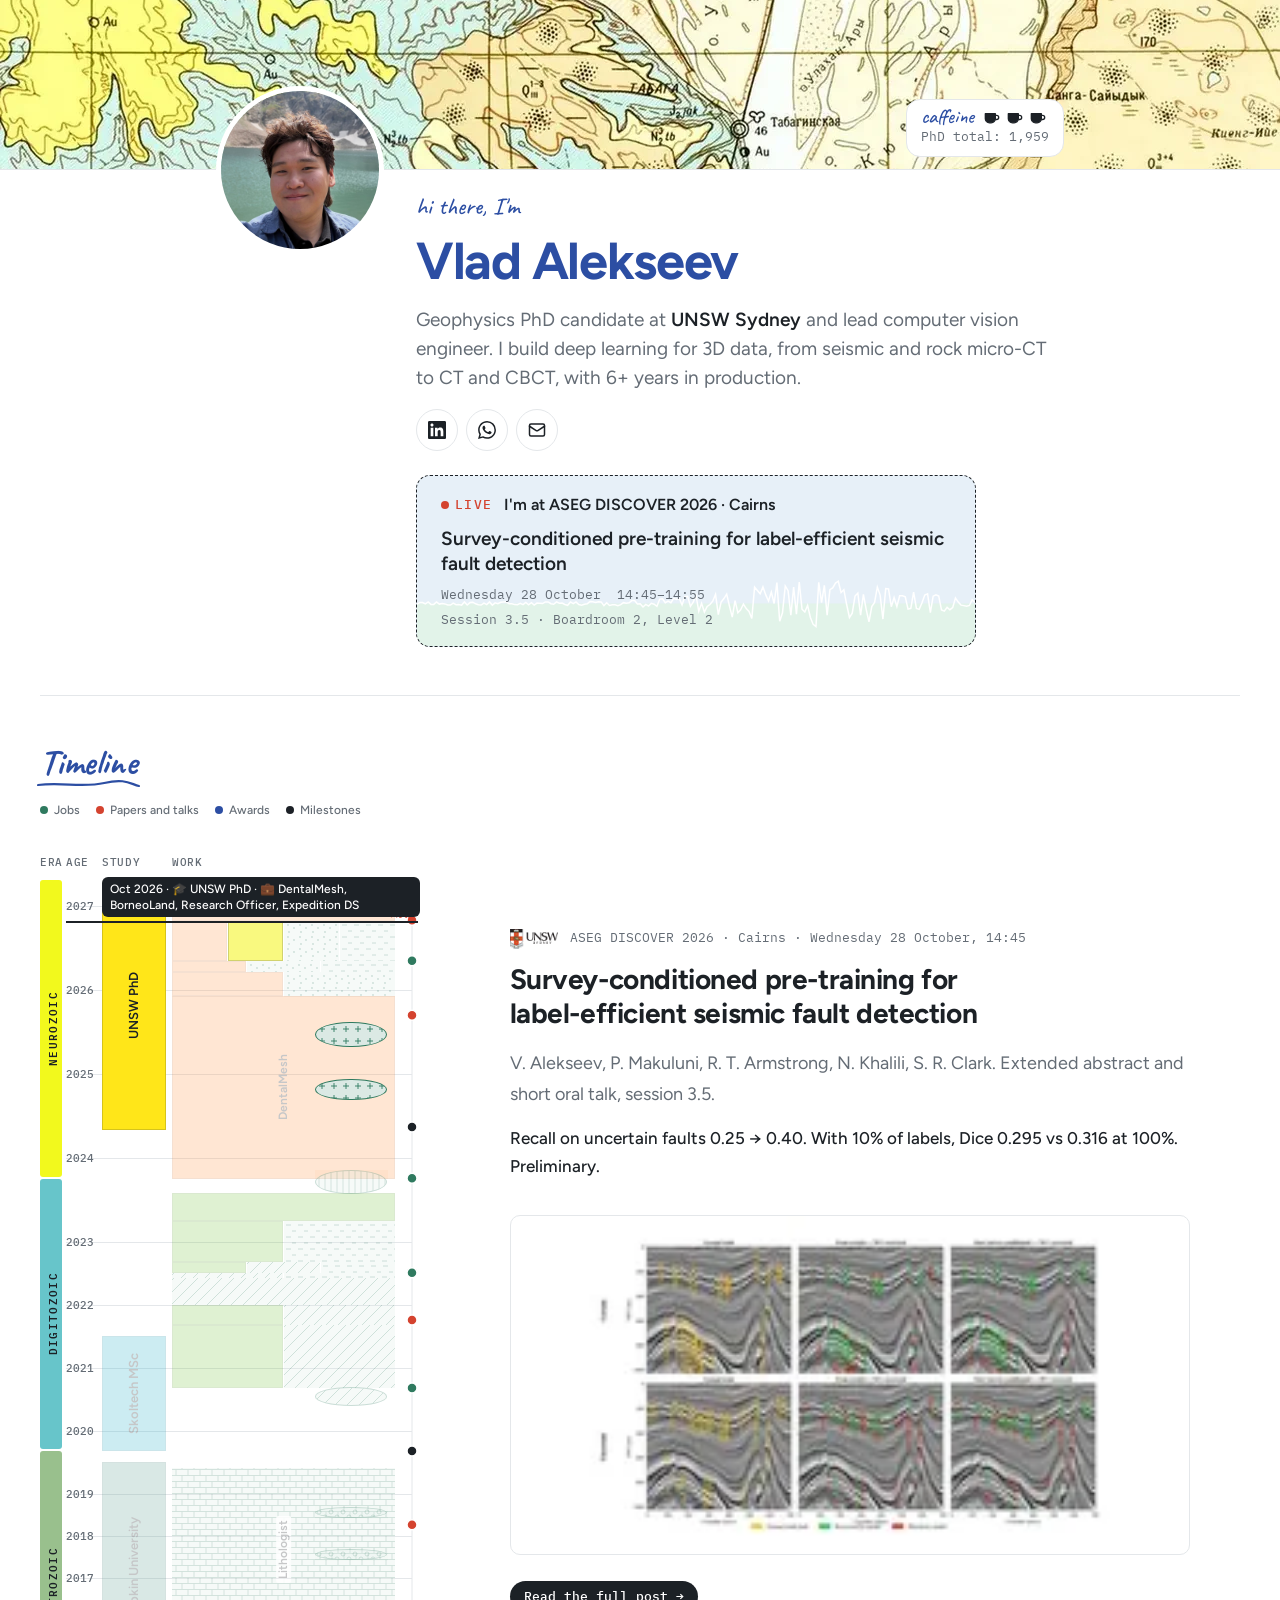
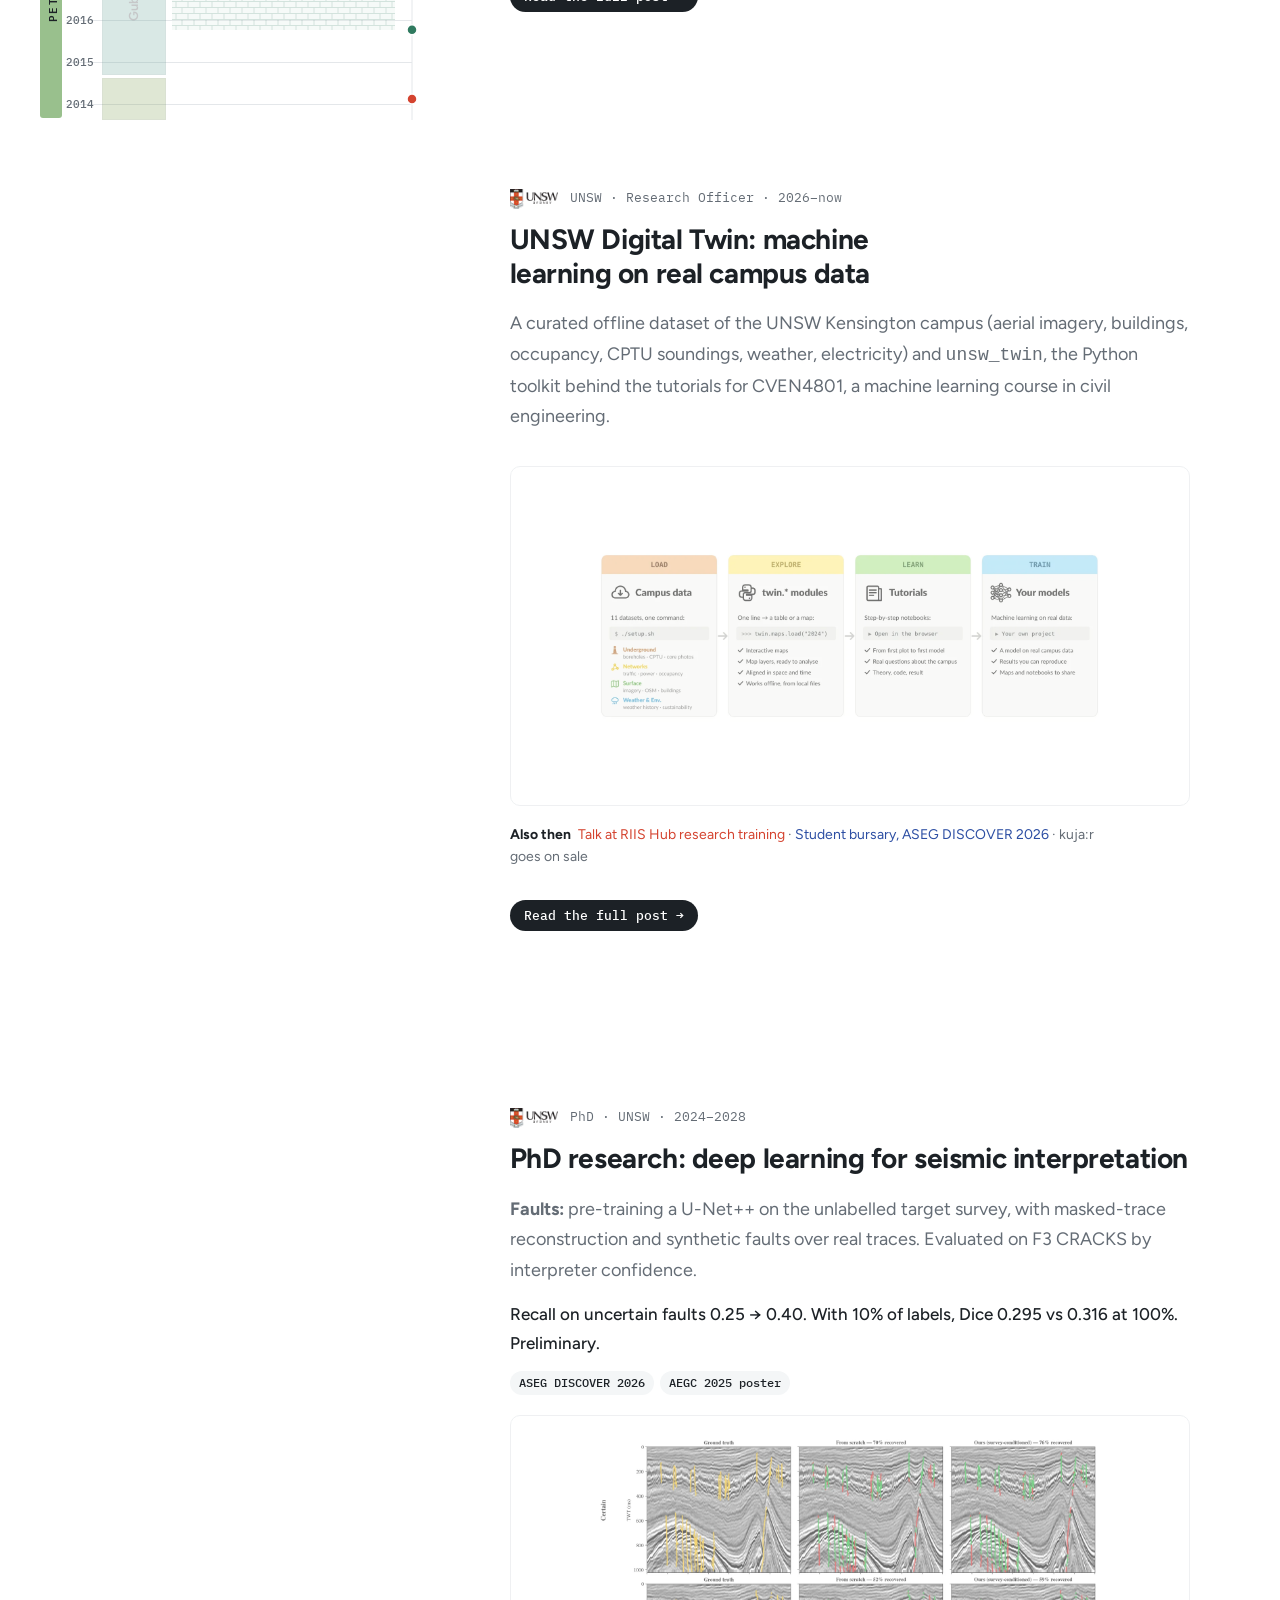
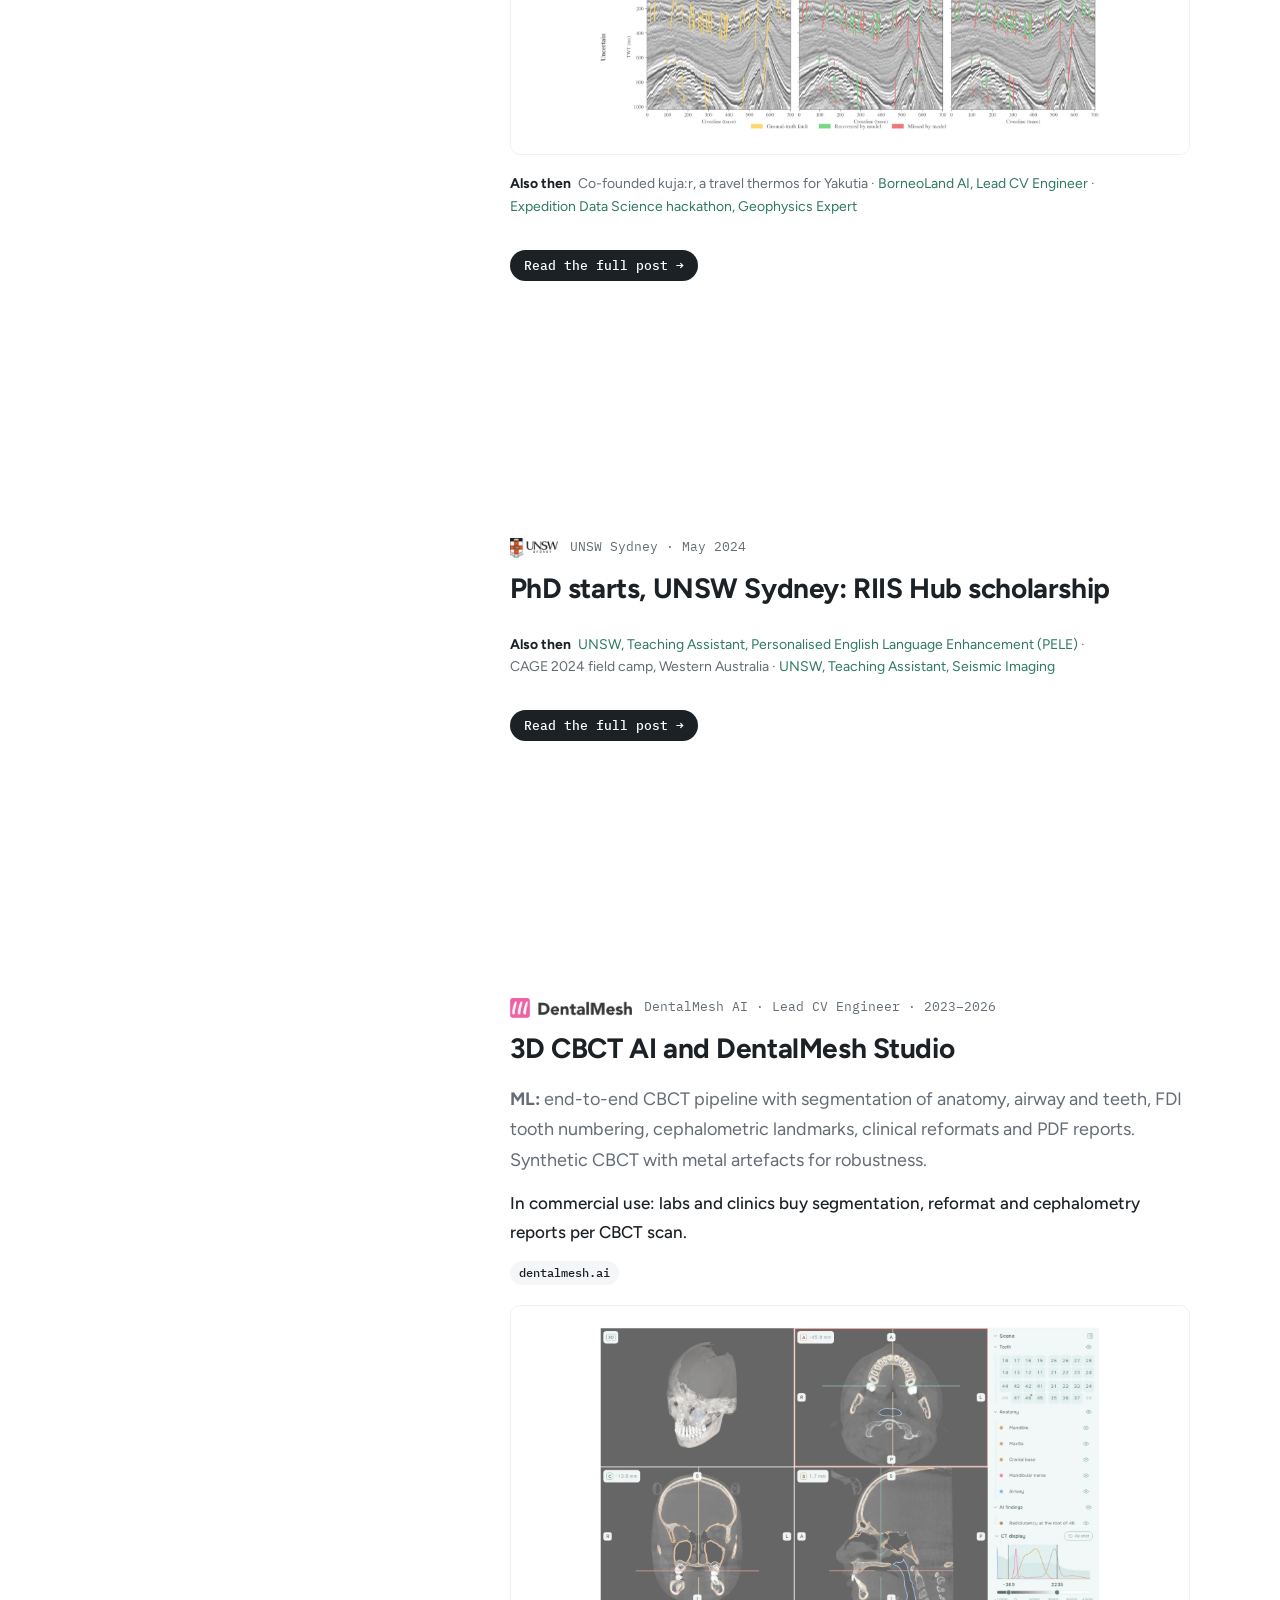
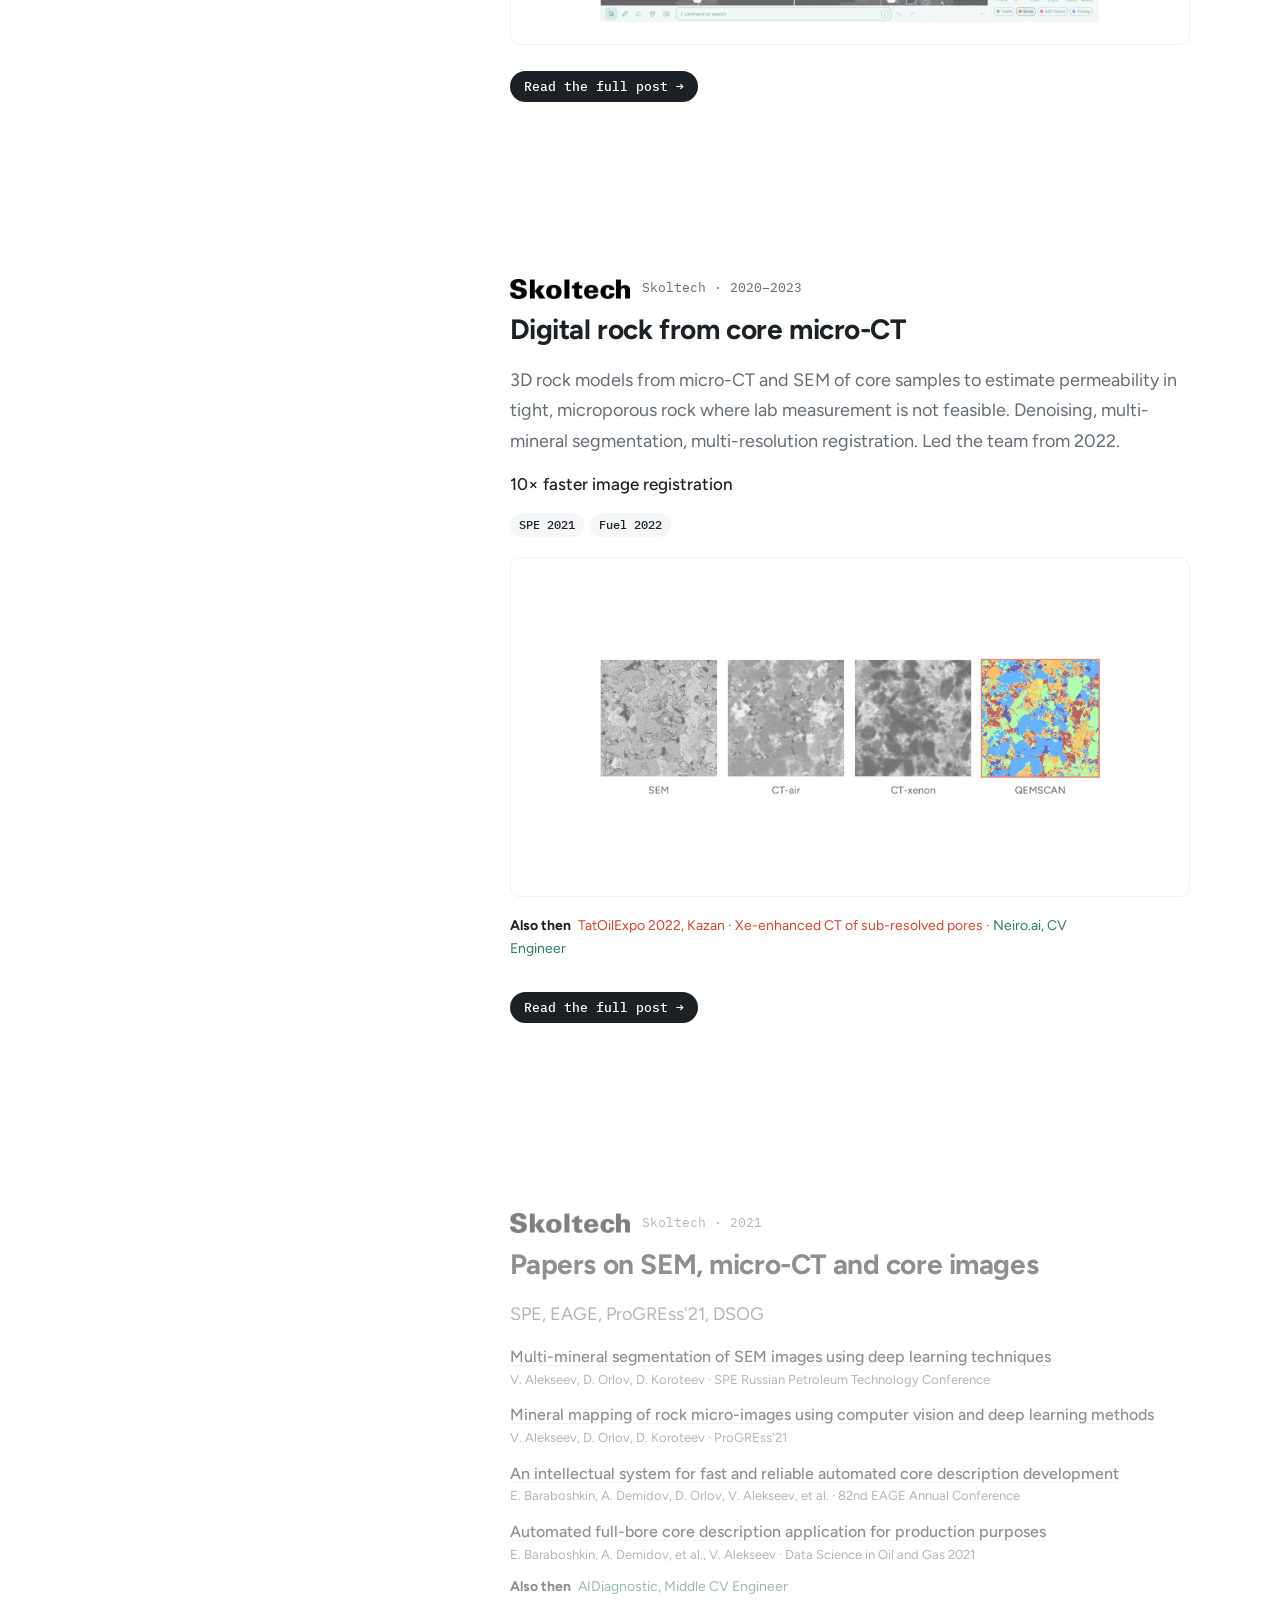
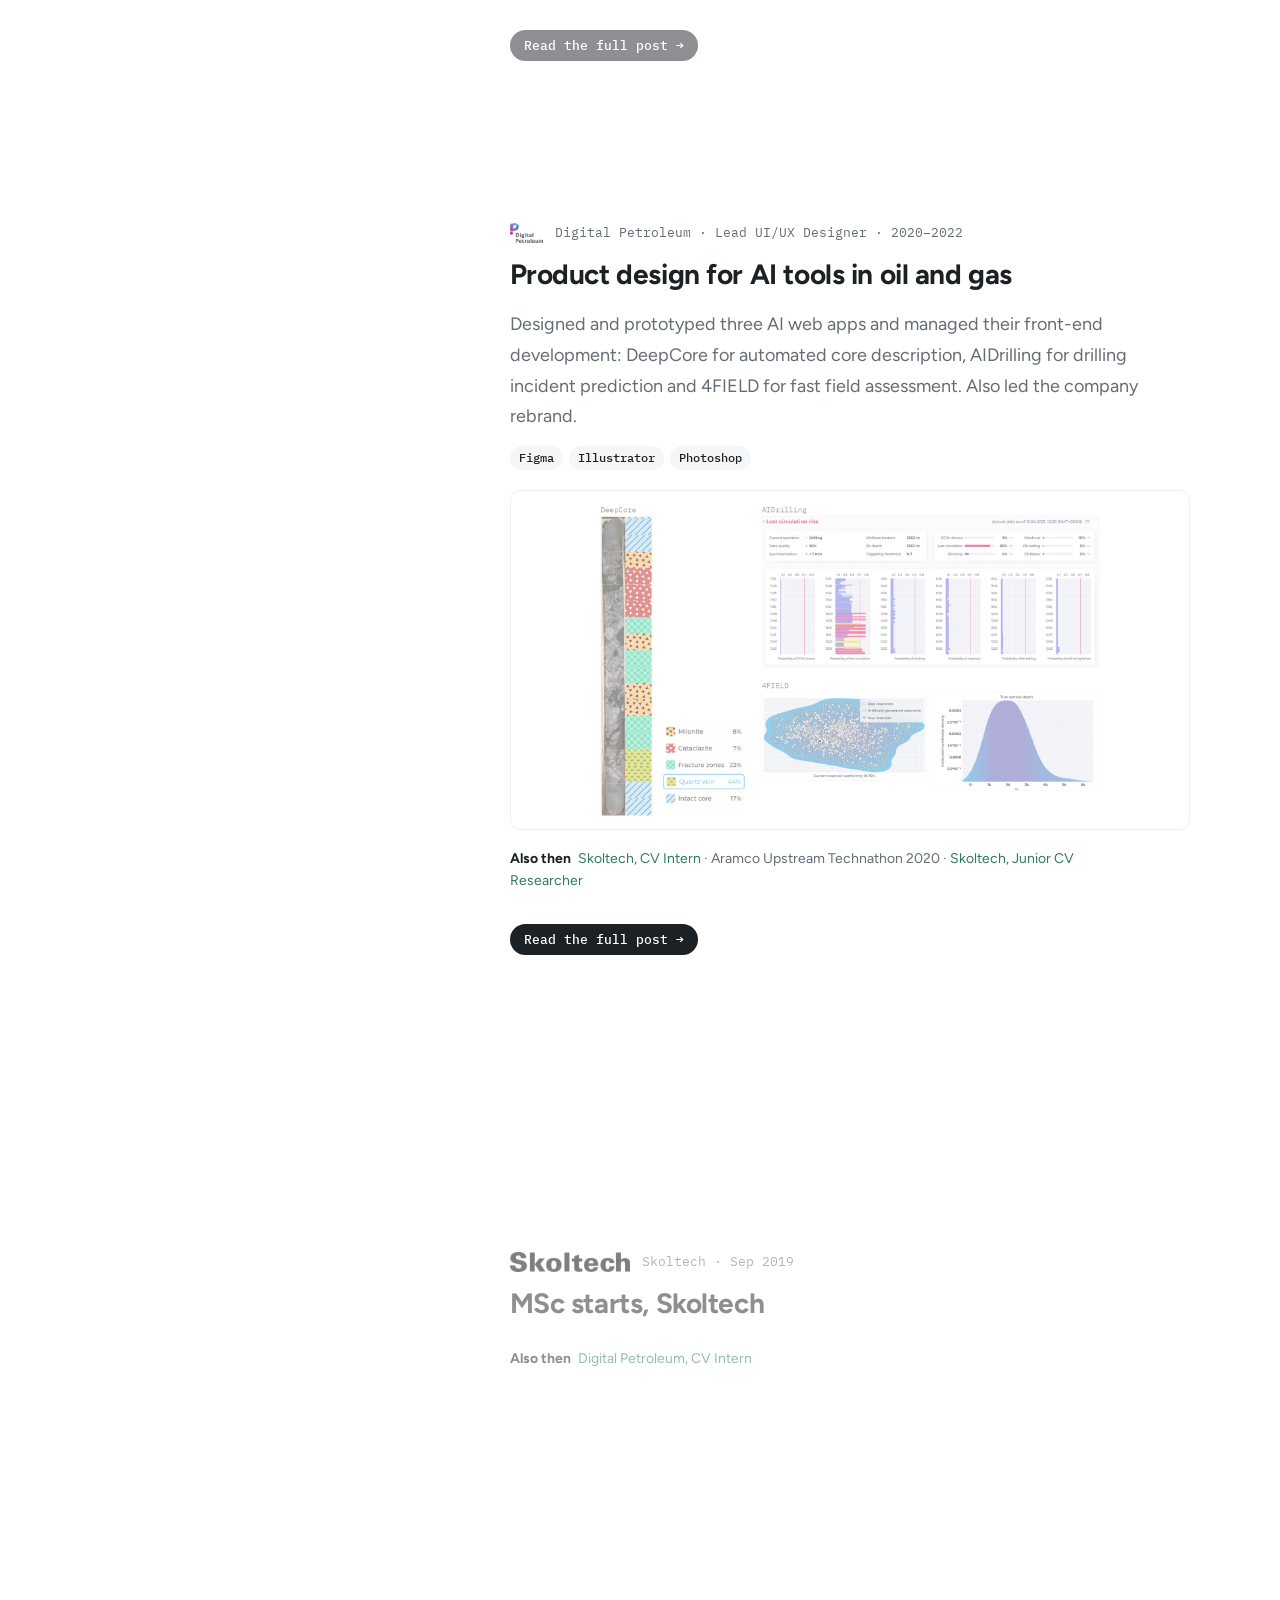
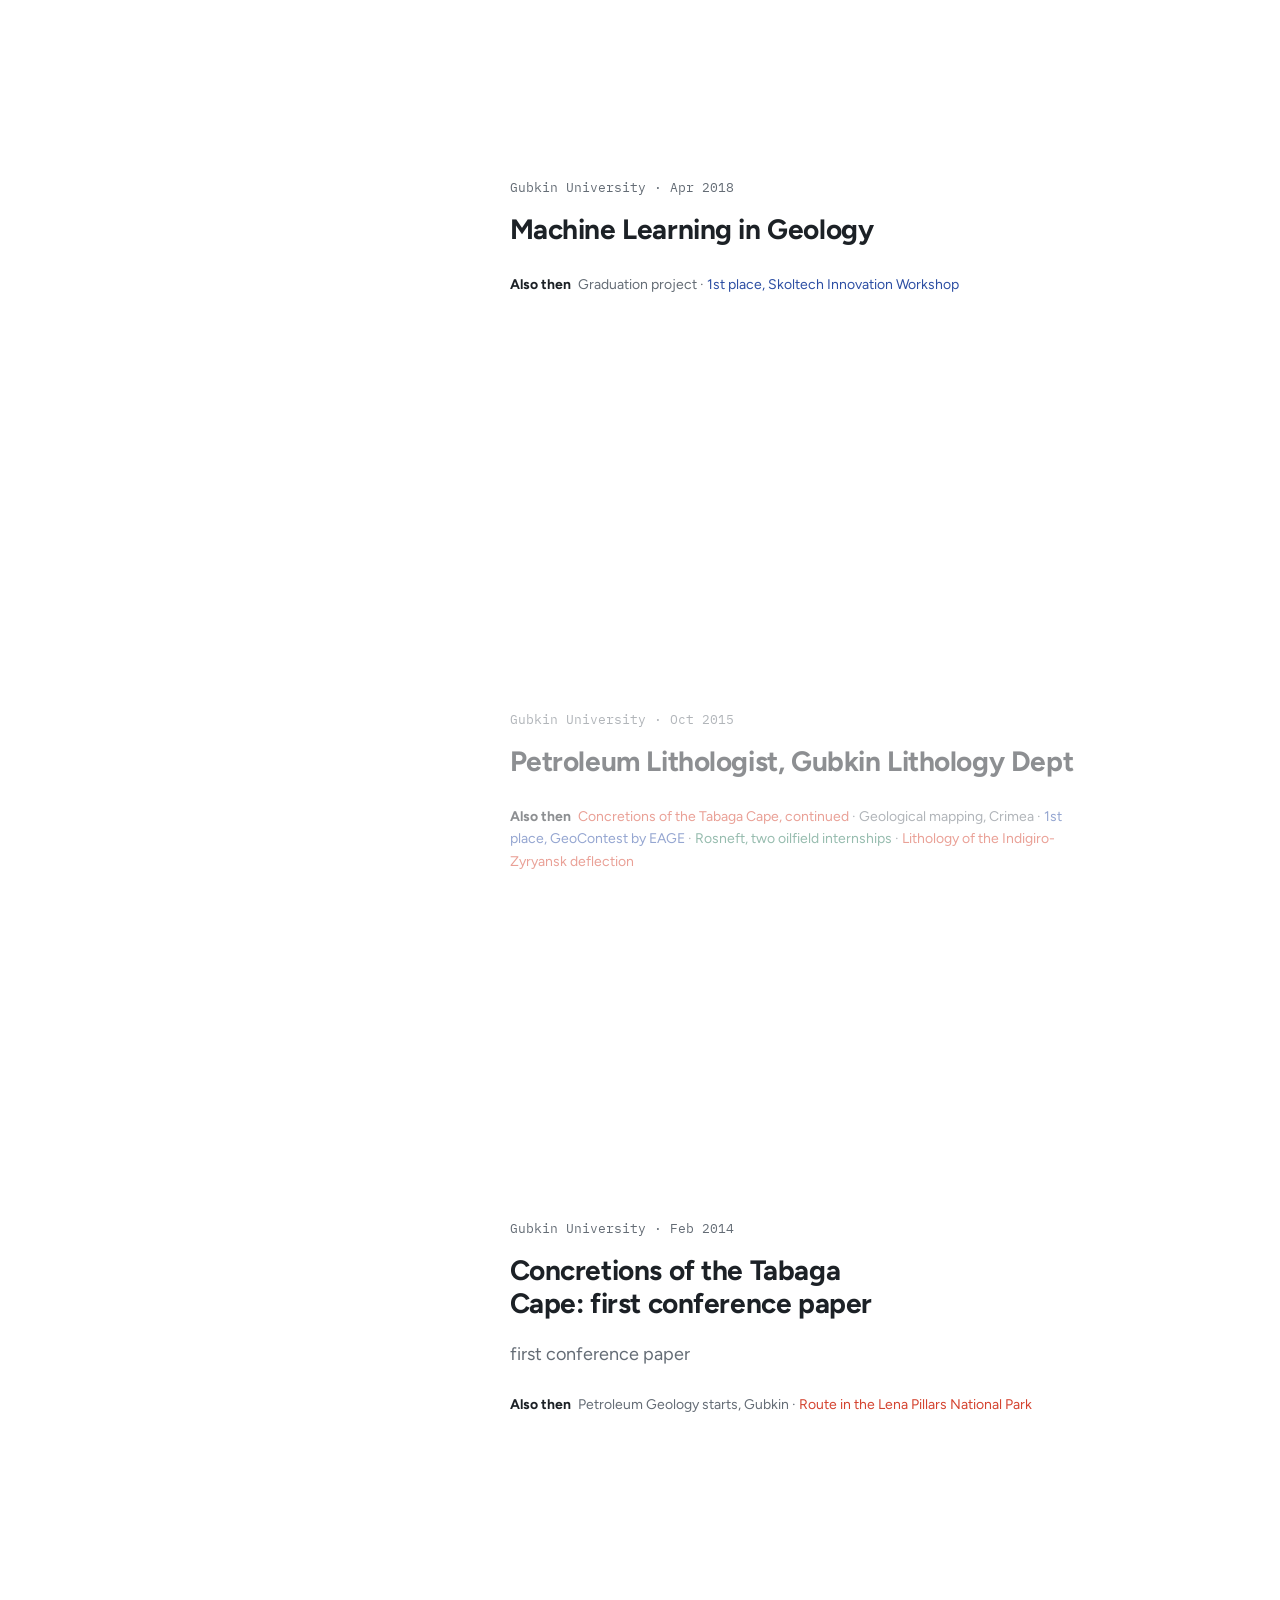
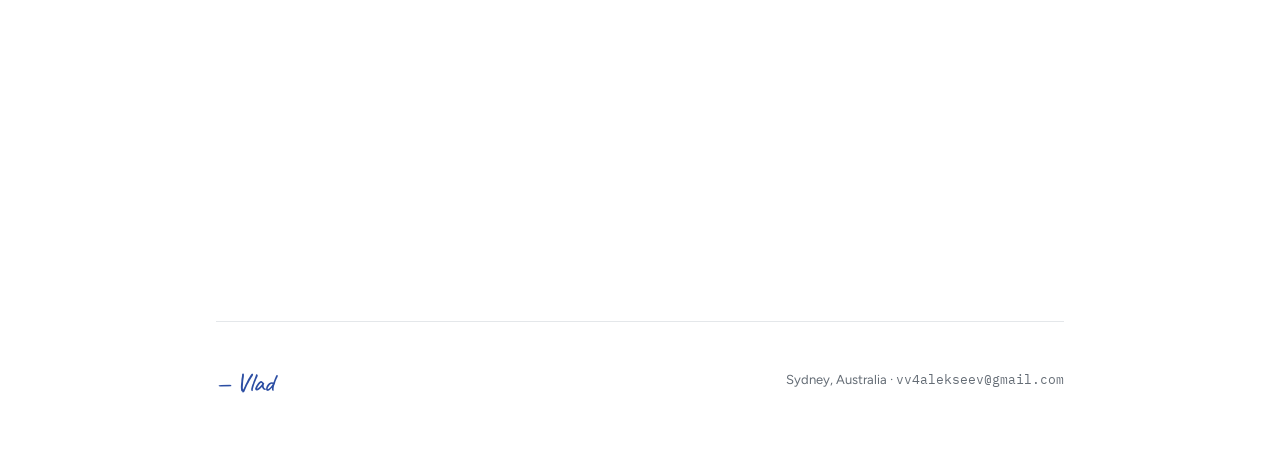
==== index.html @ 9dfd0c8a "Publish sirshaar.com: timeline landing page and six project posts Co-Authored-By: Claude Opus 5.5 <n" ====
<!doctype html>
<html lang="en">
<head>
<meta charset="utf-8">
<meta name="viewport" content="width=device-width, initial-scale=1, viewport-fit=cover">
<meta name="description" content="Vlad Alekseev: geophysics PhD candidate at UNSW Sydney and lead computer vision engineer.">
<style>body{margin:0}img{max-width:100%}[hidden]{display:none!important}</style>
<title>Vladislav Alekseev</title>
<link rel="preconnect" href="https://fonts.googleapis.com">
<link rel="preconnect" href="https://fonts.gstatic.com" crossorigin>
<link rel="stylesheet" href="https://fonts.googleapis.com/css2?family=Caveat:wght@500;700&family=Figtree:wght@400;500;600;700&family=IBM+Plex+Mono:wght@400;500&display=swap">
<style>
/* Layout: map strip on top, photo overlaps its lower edge; one 880px column below. Flat: rules and whitespace, no shadows, no card fills.
   TOKENS: this block becomes src/styles/tokens.css in Astro. Single light theme by choice. */
:root {
  color-scheme: light;
  --paper: #ffffff;
  --ink: #1c2126;
  --muted: #646c75;
  --rule: #e4e7ea;
  --wash: #f4f6f7;        /* flat fill for figure placeholders and chips */
  --pen: #2c4ea3;         /* ballpoint blue for handwriting */
  --live: #d4432f;
  --map-bg: #eef1ec;
  /* Geochron fills: International Chronostratigraphic Chart colours, lightened */
  /* International Chronostratigraphic Chart (ICS/CGMW) colours */
  --ics-paleozoic: #99c08d;  --ics-mesozoic: #67c5ca;  --ics-cenozoic: #f2f91d;
  --ics-cambrian: #7fa056;   --ics-carboniferous: #67a599;
  --ics-jurassic: #34b2c9;   --ics-cretaceous: #7fc64e;
  --ics-paleogene: #fd9a52;  --ics-neogene: #ffe619;  --ics-quaternary: #f9f97f;
  --geo-work: #dbe9e4;
  --geo-work-strong: #b9d6cc;
  --geo-work-ink: #2f7a5f;

  --font-body: "Figtree", system-ui, -apple-system, "Segoe UI", sans-serif;
  --font-hand: "Caveat", "Segoe Print", "Bradley Hand", cursive;
  --font-mono: "IBM Plex Mono", ui-monospace, Menlo, monospace;

  --step--1: 0.8125rem;
  --step-0: 1rem;
  --step-1: 1.1875rem;
  --step-2: 1.5rem;
  --step-hand: 2.25rem;
  --step-3: clamp(2.125rem, 5.5vw, 3.25rem);

  --space-2: 8px; --space-3: 12px; --space-4: 16px; --space-6: 24px;
  --space-8: 32px; --space-12: 48px; --space-16: 64px;
  --maxw: 880px;
}

* { box-sizing: border-box; }
body { background: var(--paper); color: var(--ink); font-family: var(--font-body); font-size: var(--step-0); line-height: 1.6; }
a { color: inherit; text-decoration-color: var(--rule); text-underline-offset: 3px; }
a:hover { text-decoration-color: currentColor; }
a:focus-visible, button:focus-visible { outline: 2px solid var(--pen); outline-offset: 3px; border-radius: 4px; }
.wrap { max-width: var(--maxw); margin: 0 auto; padding-left: max(16px, env(safe-area-inset-left, 0px)); padding-right: max(16px, env(safe-area-inset-right, 0px)); }
.mono { font-family: var(--font-mono); font-size: var(--step--1); }
.todo { outline: 1px dashed var(--live); outline-offset: 2px; }

/* Map strip */
.map { position: relative; height: 170px; background: var(--map-bg); border-bottom: 1px solid var(--rule); overflow: hidden; }
.map img { position: absolute; inset: 0; width: 100%; height: 100%; object-fit: cover; object-position: 50% 50%; max-width: none; }

/* Hero */
.hero { display: grid; grid-template-columns: 168px minmax(0, 1fr); gap: var(--space-8); padding-bottom: var(--space-12); }
.photo { width: 168px; height: 168px; border-radius: 50%; border: 5px solid var(--paper); margin-top: -84px; object-fit: cover; max-width: none; position: relative; }
.hello { padding-top: var(--space-6); display: grid; gap: var(--space-4); min-width: 0; }
.hand-note { font: 500 1.5rem/1 var(--font-hand); color: var(--pen); margin: 0; }
h1 { font-size: var(--step-3); line-height: 1.05; letter-spacing: -0.025em; font-weight: 700; margin: 0; text-wrap: balance; color: var(--pen); }
.bio { color: var(--muted); margin: 0; max-width: 60ch; font-size: var(--step-1); line-height: 1.55; }
.bio strong { color: var(--ink); font-weight: 600; }

.icons { display: flex; flex-wrap: wrap; gap: var(--space-2); list-style: none; padding: 0; margin: 0; }
.icons a { display: inline-flex; align-items: center; justify-content: center; width: 42px; height: 42px; border: 1px solid var(--rule); border-radius: 50%; color: var(--ink); }
.icons a:hover { border-color: var(--ink); }
.icons svg { width: 18px; height: 18px; }
.icons .fill svg { fill: currentColor; }
.icons .line svg { fill: none; stroke: currentColor; stroke-width: 2; stroke-linecap: round; stroke-linejoin: round; }
.sr { position: absolute; width: 1px; height: 1px; overflow: hidden; clip: rect(0 0 0 0); white-space: nowrap; }

/* Live: conference ticket, dashed edge */
.live { margin-top: var(--space-2); border: 1.5px dashed var(--ink); border-radius: 14px; padding: var(--space-4) var(--space-6); display: grid; gap: var(--space-2); max-width: 560px;
  /* ASEG DISCOVER 2026 motif, pale: sky over ground with a seismic trace on the horizon (from the conference header art). */
  background: #e7f0f8 url("data:image/svg+xml,%3Csvg xmlns='http://www.w3.org/2000/svg' viewBox='0 0 600 200' preserveAspectRatio='none'%3E%3Crect width='600' height='150' fill='%23e7f0f8'/%3E%3Crect y='150' width='600' height='50' fill='%23e2f3e9'/%3E%3Cpath d='M0 151.0 L3 148.8 L6 148.8 L9 150.4 L12 148.2 L15 151.1 L18 151.1 L21 148.2 L24 150.7 L27 150.0 L30 150.5 L33 151.8 L36 151.9 L39 149.6 L42 151.4 L45 151.1 L48 151.9 L51 148.1 L54 151.8 L57 148.9 L60 148.5 L63 150.4 L66 151.4 L69 151.8 L72 149.5 L75 151.3 L78 148.1 L81 151.9 L84 149.2 L87 150.2 L90 148.5 L93 148.2 L96 148.0 L99 150.4 L102 150.2 L105 151.3 L108 151.4 L111 149.7 L114 151.4 L117 148.8 L120 151.5 L123 149.0 L126 151.8 L129 149.5 L132 149.7 L135 150.1 L138 148.2 L141 148.2 L144 150.2 L147 150.9 L150 148.1 L153 149.6 L156 149.4 L159 151.2 L162 152.1 L165 148.2 L168 150.2 L171 148.2 L174 151.3 L177 152.0 L180 151.0 L183 150.4 L186 147.8 L189 148.0 L192 148.7 L195 147.9 L198 148.1 L201 152.5 L204 149.2 L207 152.3 L210 151.5 L213 151.6 L216 152.5 L219 151.3 L222 149.0 L225 149.8 L228 149.2 L231 146.6 L234 146.5 L237 150.5 L240 150.2 L243 154.1 L246 151.1 L249 153.0 L252 149.8 L255 150.8 L258 153.4 L261 144.8 L264 144.4 L267 149.1 L270 147.3 L273 149.0 L276 143.9 L279 145.1 L282 143.8 L285 151.7 L288 142.1 L291 141.6 L294 153.3 L297 148.5 L300 140.4 L303 159.2 L306 149.8 L309 160.0 L312 153.5 L315 151.2 L318 147.3 L321 139.3 L324 163.0 L327 148.3 L330 144.2 L333 139.0 L336 153.1 L339 166.1 L342 146.6 L345 160.9 L348 157.3 L351 150.6 L354 156.0 L357 159.3 L360 167.6 L363 130.8 L366 134.6 L369 138.6 L372 130.5 L375 139.9 L378 147.0 L381 136.5 L384 150.0 L387 125.5 L390 170.9 L393 161.0 L396 129.4 L399 134.9 L402 163.7 L405 130.8 L408 162.7 L411 124.7 L414 156.7 L417 160.0 L420 152.3 L423 166.4 L426 174.6 L429 177.2 L432 125.0 L435 149.1 L438 128.6 L441 163.6 L444 133.7 L447 131.7 L450 125.9 L453 123.8 L456 137.2 L459 133.8 L462 151.2 L465 166.5 L468 161.3 L471 141.2 L474 137.9 L477 163.6 L480 139.3 L483 156.9 L486 171.6 L489 153.6 L492 148.8 L495 130.7 L498 140.1 L501 168.3 L504 132.5 L507 132.9 L510 153.8 L513 143.0 L516 153.5 L519 140.9 L522 140.8 L525 142.1 L528 156.6 L531 155.7 L534 136.5 L537 155.7 L540 156.9 L543 149.2 L546 140.1 L549 138.6 L552 160.8 L555 141.4 L558 139.7 L561 141.3 L564 157.7 L567 159.0 L570 154.5 L573 157.3 L576 154.9 L579 143.5 L582 148.3 L585 151.9 L588 152.5 L591 153.3 L594 152.3 L597 145.6 L600 148.9' fill='none' stroke='%23fff' stroke-width='1.5' vector-effect='non-scaling-stroke'/%3E%3C/svg%3E") center / 100% 100% no-repeat; }
.live-head { display: flex; flex-wrap: wrap; align-items: center; gap: var(--space-2) var(--space-3); }
.dot { display: inline-flex; align-items: center; gap: 6px; font: 500 var(--step--1) var(--font-mono); letter-spacing: 0.1em; text-transform: uppercase; color: var(--live); }
.dot::before { content: ""; width: 8px; height: 8px; border-radius: 50%; background: var(--live); }
@media (prefers-reduced-motion: no-preference) { .dot::before { animation: blink 1.8s ease-in-out infinite; } }
@keyframes blink { 50% { opacity: 0.3; } }
.live-head span:last-child { font-weight: 600; }
.talk-title { font-weight: 600; font-size: var(--step-1); line-height: 1.35; margin: 0; }
.talk-meta { display: flex; flex-wrap: wrap; gap: 4px var(--space-4); color: var(--muted); }
/* Sits on the map, aligned with the right edge of the content column. */
.coffee { position: absolute; bottom: 12px; right: max(16px, calc((100% - var(--maxw)) / 2 + 16px)); display: grid; grid-template-columns: auto auto; align-items: center; gap: 0 var(--space-2); margin: 0; padding: 6px 14px 8px; background: var(--paper); border: 1px solid var(--rule); border-radius: 14px; white-space: nowrap; cursor: default; }
.coffee .hand-note { font-size: 1.3rem; }
/* Caffeine meter, like a hunger bar in a game: one slot per coffee, three a day at most. */
.coffee .cups { display: inline-flex; gap: 3px; justify-self: start; }
.coffee { grid-template-columns: auto 1fr; }
.coffee .cups svg { width: 20px; height: 20px; fill: none; stroke: var(--muted); stroke-width: 1.6; stroke-linejoin: round; }
.coffee .cups svg.full { fill: var(--ink); stroke: var(--ink); }
/* On phones the photo covers the lower part of the map, so the meter moves to the top. */
.coffee .mono { grid-column: 1 / -1; color: var(--muted); }
@media (max-width: 680px) { .coffee { top: 10px; bottom: auto; } }

/* Sections */
section { padding-block: var(--space-12); border-top: 1px solid var(--rule); }
.hand { font: 700 var(--step-hand)/1 var(--font-hand); color: var(--pen); margin: 0 0 var(--space-6); display: inline-block; position: relative; }
.hand svg { position: absolute; left: -4px; right: -4px; bottom: -10px; width: calc(100% + 8px); height: 12px; overflow: visible; }
.hand path { fill: none; stroke: var(--pen); stroke-width: 2.2; stroke-linecap: round; }


.project { display: grid; gap: var(--space-3); align-content: start; min-width: 0; }
.figure { aspect-ratio: 16 / 10; max-width: 100%; border-radius: 10px; background: var(--wash); display: grid; place-items: center; text-align: center; color: var(--muted); padding: var(--space-4); }
.project-meta { color: var(--muted); display: flex; flex-wrap: wrap; gap: 4px var(--space-3); }
.project h3 { font-size: var(--step-1); line-height: 1.3; margin: 0; }
.project p { margin: 0; color: var(--muted); }
.result { color: var(--ink) !important; font-weight: 500; }
.chips { display: flex; flex-wrap: wrap; gap: 6px; }
.chip { font: 500 12px/1 var(--font-mono); padding: 6px 9px; border-radius: 999px; background: var(--wash); color: var(--ink); text-decoration: none; }

/* Legend for the dot colours on the rail. */
.geo-legend { display: flex; flex-wrap: wrap; gap: 6px var(--space-4); margin: 0 0 var(--space-6); font: 500 12px/1 var(--font-body); color: var(--muted); }
.geo-legend span { display: inline-flex; align-items: center; gap: 6px; }
.geo-legend i { width: 8px; height: 8px; border-radius: 50%; }
.paper-list { list-style: none; padding: 0; margin: 0; display: grid; gap: var(--space-3); }
.paper-list a { font-weight: 500; }
.paper-list span { display: block; color: var(--muted); font-size: var(--step--1); }
/* Scrollytelling: one-screen sticky column on the left, chapters scroll on the right */
.geo-layout { display: grid; grid-template-columns: 380px minmax(0, 1fr); gap: clamp(48px, 7vw, 96px); align-items: start; }
.geo-stick { position: sticky; top: env(safe-area-inset-top, 0px); height: 100vh; padding-block: 16px; }
.geo-chapters { padding-bottom: 30vh; }
/* Chapters read like a long-form blog: ~65ch measure, 18px/1.7 text, generous vertical rhythm, no dividers. */
.geo-chapter { min-height: 60vh; display: flex; flex-direction: column; justify-content: center; max-width: 680px; padding-block: 88px; opacity: 0.5; transform: translateY(14px); transition: opacity 0.35s ease, transform 0.45s cubic-bezier(0.2, 0.7, 0.2, 1); }
.geo-chapter figure { opacity: 0.6; transition: opacity 0.4s ease 0.12s; }
.geo-chapter.is-active figure { opacity: 1; }
.geo-lead { display: -webkit-box; -webkit-line-clamp: 4; -webkit-box-orient: vertical; overflow: hidden; }
.geo-chapter .result { display: -webkit-box; -webkit-line-clamp: 2; -webkit-box-orient: vertical; overflow: hidden; }
.geo-chapter.is-active { opacity: 1; transform: none; }
.geo-chapter-meta { display: flex; align-items: center; gap: 12px; color: var(--muted); font-size: 13px; min-width: 0; margin-bottom: 14px; }
.geo-chapter-meta .mono { min-width: 0; overflow: hidden; text-overflow: ellipsis; white-space: nowrap; }
.geo-chapter h3 { margin: 0 0 18px; font-size: 1.75rem; line-height: 1.2; letter-spacing: -0.015em; text-wrap: balance; }
.geo-chapter p { margin: 0 0 14px; color: var(--muted); max-width: 65ch; font-size: 1.125rem; line-height: 1.7; }
.geo-chapter .result { color: var(--ink); font-size: 1.0625rem; }
.geo-chapter figure { margin: 20px 0 8px; }
.geo-chapter figure img { display: block; width: 100%; max-height: 340px; object-fit: contain; border: 1px solid var(--rule); border-radius: 10px; background: var(--paper); }
.geo-chapter .geo-also { font-size: 0.875rem; line-height: 1.6; margin-top: 10px; }
.geo-also b { color: var(--ink); margin-right: 4px; }
.geo-also .paper { color: var(--live); } .geo-also .work { color: var(--geo-work-ink); } .geo-also .award { color: var(--pen); }
.geo-chapter-links { display: flex; flex-wrap: wrap; gap: 8px; margin-top: 18px; }
.geo-chapter-links .chip { padding: 9px 14px; font-size: 13px; }
.geo-post { background: var(--ink); color: var(--paper) !important; }
.geo-marker { position: absolute; height: 0; border-top: 2px solid var(--ink); z-index: 5; pointer-events: none; transition: top 0.45s cubic-bezier(0.2, 0.7, 0.2, 1); }
.geo-pill { position: absolute; z-index: 6; pointer-events: none; background: var(--ink); color: var(--paper); font: 500 12px/1.35 var(--font-body); padding: 4px 8px; border-radius: 6px; max-width: 320px; transition: top 0.45s cubic-bezier(0.2, 0.7, 0.2, 1); }
@media (max-width: 760px) {
  .geo-layout { grid-template-columns: 112px minmax(0, 1fr); gap: 14px; }
  .geo-chapter { min-height: 50vh; padding-block: 56px; }
  .geo-chapter p { font-size: 1rem; line-height: 1.65; }
  .geo-chapter figure img { max-height: 180px; }
  .geo-chapter h3 { font-size: 1.3rem; margin-bottom: 12px; }
  .geo-pill { max-width: 104px; font-size: 11px; }
  /* Narrow column: the logo gets its own line and the meta wraps instead of being cut off; the result is shown in full. */
  .geo-chapter-meta { flex-wrap: wrap; gap: 6px 8px; margin-bottom: 10px; }
  .geo-chapter-meta .mono { flex-basis: 100%; white-space: normal; overflow: visible; font-size: 12px; line-height: 1.45; }
  .geo-chapter .result { display: block; -webkit-line-clamp: unset; font-size: 1rem; }
}
@media (prefers-reduced-motion: reduce) { .geo-bar, .geo-chapter, .geo-chapter figure, .geo-marker, .geo-pill, .geo-lines [data-org] { transition: none; } .geo-chapter { transform: none; } }
#timeline { width: min(1200px, calc(100vw - 48px)); margin-left: calc((100% - min(1200px, calc(100vw - 48px))) / 2); }
/* Geochron: stratigraphic column of my career, youngest at the top. Drawn by script from #geo-data. */
.geo-head { color: var(--muted); font: 500 11px/1.2 var(--font-mono); text-transform: uppercase; letter-spacing: 0.06em; margin-bottom: var(--space-2); position: relative; height: 16px; }
.geo-head span { position: absolute; top: 0; white-space: nowrap; }
.geo { position: relative; touch-action: pan-y; }
.geo-era { position: absolute; background: var(--wash); border-radius: 3px; display: flex; align-items: center; justify-content: center; overflow: hidden; }
.geo-era b { writing-mode: vertical-rl; transform: rotate(180deg); font: 600 11px/1 var(--font-mono); letter-spacing: 0.12em; text-transform: uppercase; color: var(--ink); white-space: nowrap; }
.geo-era small { font-weight: 400; letter-spacing: 0.02em; text-transform: none; color: var(--muted); font-size: 11px; }
.geo-tick { position: absolute; height: 1px; background: var(--rule); }
.geo-year { position: absolute; transform: translateY(-50%); font: 500 11px/1 var(--font-mono); color: var(--muted); font-variant-numeric: tabular-nums; }
.geo-bar { position: absolute; border: 1px solid rgba(28, 33, 38, 0.18); display: flex; align-items: center; justify-content: center; overflow: hidden; transition: opacity 0.15s; }
.geo-bar.minor { border-color: transparent; }
.geo-bar b { writing-mode: vertical-rl; transform: rotate(180deg); font: 600 12px/1.1 var(--font-body); color: var(--ink); white-space: nowrap; }
.geo-bar.edu b { font-size: 13px; }
.geo-bar.minor b { background: rgba(255, 255, 255, 0.85); padding: 4px 1px; border-radius: 2px; }
.geo-bar.lens { border-radius: 50%; border-color: var(--geo-work-ink); }
.geo-bar-logo { position: absolute; top: 8px; left: 50%; transform: translateX(-50%); color: var(--ink); line-height: 0; }
.geo-bar.has-detail { cursor: pointer; }
.geo-bar.has-detail:hover, .geo-bar.has-detail:focus-visible { outline: 2px solid var(--pen); outline-offset: 1px; z-index: 2; }
.geo-logo { display: inline-block; vertical-align: -2px; max-width: none; }
.geo svg.geo-lines { position: absolute; inset: 0; width: 100%; height: 100%; overflow: visible; pointer-events: none; }
.geo .geo-keydot { pointer-events: auto; cursor: pointer; stroke: var(--paper); stroke-width: 1.5; }
.geo .geo-keydot:hover { stroke: var(--ink); }
.geo-lines [data-org] { transition: opacity 0.15s; }
.geo.dim .geo-bar:not(.lit), .geo.dim .geo-lines [data-org]:not(.lit) { opacity: 0.25; }
.geo-now { position: absolute; height: 0; border-top: 1.5px dashed var(--live); }
.geo-now span { position: absolute; right: 0; top: -18px; font: 700 1.1rem/1 var(--font-hand); color: var(--live); }

footer { padding-block: var(--space-12) var(--space-16); border-top: 1px solid var(--rule); color: var(--muted); font-size: var(--step--1); display: flex; flex-wrap: wrap; justify-content: space-between; gap: var(--space-4); }
footer .sign { font: 500 1.6rem/1 var(--font-hand); color: var(--pen); }

@media (max-width: 680px) {
  .map { height: 120px; }
  .hero { grid-template-columns: minmax(0, 1fr); gap: 0; }
  .photo { width: 128px; height: 128px; margin-top: -64px; }
  .hello { padding-top: var(--space-4); }
  .live { padding: var(--space-4); }
}
</style>
</head>
<body>

<div class="map">
  <picture>
    <source media="(max-width: 680px)" type="image/webp" srcset="tabaga-m-640.webp 640w, tabaga-m-960.webp 960w" sizes="100vw">
    <source type="image/webp" srcset="tabaga-d-1280.webp 1280w, tabaga-d-1950.webp 1950w" sizes="100vw">
    <img src="tabaga-d-1280.jpg" alt="Soviet geological map around Staraya Tabaga on the Lena River, Yakutia" width="1280" height="217" fetchpriority="high" decoding="async">
  </picture>
  <!-- Live coffee counter: later fed by a Cloudflare Worker (NFC tag on the coffee machine). Numbers are examples. -->
  <p class="coffee" title="2 of 3 coffees today, counted by an NFC tag on my coffee machine. The PhD total is estimated from the start on 27 May 2024 at about 2 a day."><span class="hand-note">caffeine</span><span class="cups" role="img" aria-label="2 of 3 coffees today"><svg class="full" viewBox="0 0 24 24"><path d="M4 8h12v6a5 5 0 0 1-5 5H9a5 5 0 0 1-5-5z"/><path d="M16 10h1.5a2.5 2.5 0 0 1 0 5H16" fill="none"/></svg><svg class="full" viewBox="0 0 24 24"><path d="M4 8h12v6a5 5 0 0 1-5 5H9a5 5 0 0 1-5-5z"/><path d="M16 10h1.5a2.5 2.5 0 0 1 0 5H16" fill="none"/></svg><svg viewBox="0 0 24 24"><path d="M4 8h12v6a5 5 0 0 1-5 5H9a5 5 0 0 1-5-5z"/><path d="M16 10h1.5a2.5 2.5 0 0 1 0 5H16" fill="none"/></svg></span><span class="mono" id="phd-cups">PhD total: 1,839</span></p>
  <script>
    // Coffee by the Sydney clock: cups at 7:30, 9:30 and 13:00. The PhD total starts from 1,839 cups by the end of
    // 27 Oct 2026 (estimated from the start on 27 May 2024 at about 2 a day) and adds today's cups on top.
    (() => {
      const parts = Object.fromEntries(new Intl.DateTimeFormat('en-GB', { timeZone: 'Australia/Sydney', year: 'numeric',
        month: '2-digit', day: '2-digit', hour: '2-digit', minute: '2-digit', hourCycle: 'h23' })
        .formatToParts(new Date()).map((p) => [p.type, Number(p.value)]));
      const mins = parts.hour * 60 + parts.minute;
      const cups = [7 * 60 + 30, 9 * 60 + 30, 13 * 60].filter((m) => mins >= m).length;
      const days = Math.round((Date.UTC(parts.year, parts.month - 1, parts.day) - Date.UTC(2026, 9, 28)) / 864e5);
      const total = 1839 + 3 * Math.max(0, days) + cups;
      const meter = document.querySelector('.coffee');
      meter.querySelectorAll('.cups svg').forEach((svg, i) => svg.classList.toggle('full', i < cups));
      meter.querySelector('.cups').setAttribute('aria-label', `${cups} of 3 coffees today`);
      meter.title = `${cups} of 3 coffees today. The PhD total is estimated from the start on 27 May 2024 at about 2 a day.`;
      document.getElementById('phd-cups').textContent = `PhD total: ${total.toLocaleString('en-AU')}`;
    })();
  </script>
</div>

<main class="wrap">
  <header class="hero">
    <img class="photo" src="photo.jpg" alt="Vladislav Alekseev" width="800" height="800">
    <div class="hello">
      <p class="hand-note">hi there, I'm</p>
      <h1>Vlad Alekseev</h1>
      <p class="bio">Geophysics PhD candidate at <strong>UNSW Sydney</strong> and lead computer vision engineer. I build deep learning for 3D data, from seismic and rock micro-CT to CT and CBCT, with 6+ years in production.</p>

      <ul class="icons">
        <li><a class="fill" href="https://www.linkedin.com/in/vladislav-alekseev/" title="LinkedIn"><span class="sr">LinkedIn</span><svg viewBox="0 0 24 24" aria-hidden="true"><path d="M20.447 20.452h-3.554v-5.569c0-1.328-.027-3.037-1.852-3.037-1.853 0-2.136 1.445-2.136 2.939v5.667H9.351V9h3.414v1.561h.046c.477-.9 1.637-1.85 3.37-1.85 3.601 0 4.267 2.37 4.267 5.455v6.286zM5.337 7.433c-1.144 0-2.063-.926-2.063-2.065 0-1.138.92-2.063 2.063-2.063 1.14 0 2.064.925 2.064 2.063 0 1.139-.925 2.065-2.064 2.065zm1.782 13.019H3.555V9h3.564v11.452zM22.225 0H1.771C.792 0 0 .774 0 1.729v20.542C0 23.227.792 24 1.771 24h20.451C23.2 24 24 23.227 24 22.271V1.729C24 .774 23.2 0 22.222 0h.003z"/></svg></a></li>
        <li><a class="fill" href="https://wa.me/61423349966" title="WhatsApp +61 423 349 966"><span class="sr">WhatsApp</span><svg viewBox="0 0 24 24" aria-hidden="true"><path d="M17.472 14.382c-.297-.149-1.758-.867-2.03-.967-.273-.099-.471-.148-.67.15-.197.297-.767.966-.94 1.164-.173.199-.347.223-.644.075-.297-.15-1.255-.463-2.39-1.475-.883-.788-1.48-1.761-1.653-2.059-.173-.297-.018-.458.13-.606.134-.133.298-.347.446-.52.149-.174.198-.298.298-.497.099-.198.05-.371-.025-.52-.075-.149-.669-1.612-.916-2.207-.242-.579-.487-.5-.669-.51-.173-.008-.371-.01-.57-.01-.198 0-.52.074-.792.372-.272.297-1.04 1.016-1.04 2.479 0 1.462 1.065 2.875 1.213 3.074.149.198 2.096 3.2 5.077 4.487.709.306 1.262.489 1.694.625.712.227 1.36.195 1.871.118.571-.085 1.758-.719 2.006-1.413.248-.694.248-1.289.173-1.413-.074-.124-.272-.198-.57-.347m-5.421 7.403h-.004a9.87 9.87 0 0 1-5.031-1.378l-.361-.214-3.741.982.998-3.648-.235-.374a9.86 9.86 0 0 1-1.51-5.26c.001-5.45 4.436-9.884 9.888-9.884 2.64 0 5.122 1.03 6.988 2.898a9.825 9.825 0 0 1 2.893 6.994c-.003 5.45-4.437 9.884-9.885 9.884m8.413-18.297A11.815 11.815 0 0 0 12.05 0C5.495 0 .16 5.335.157 11.892c0 2.096.547 4.142 1.588 5.945L.057 24l6.305-1.654a11.882 11.882 0 0 0 5.683 1.448h.005c6.554 0 11.89-5.335 11.893-11.893a11.821 11.821 0 0 0-3.48-8.413z"/></svg></a></li>
        <li><a class="line" href="mailto:vv4alekseev@gmail.com" title="vv4alekseev@gmail.com"><span class="sr">Email</span><svg viewBox="0 0 24 24" aria-hidden="true"><rect width="20" height="16" x="2" y="4" rx="2"/><path d="m22 7-8.97 5.7a1.94 1.94 0 0 1-2.06 0L2 7"/></svg></a></li>
      </ul>

      <!-- LIVE: remove after the conference -->
      <div class="live">
        <div class="live-head"><span class="dot">Live</span><span>I'm at ASEG DISCOVER 2026 · Cairns</span></div>
        <p class="talk-title">Survey-conditioned pre-training for label-efficient seismic fault detection</p>
        <div class="talk-meta mono"><span>Wednesday 28 October</span><span>14:45–14:55</span><span>Session 3.5 · Boardroom 2, Level 2</span></div>      </div>
    </div>
  </header>

  <section id="timeline">
    <h2 class="hand">Timeline<svg viewBox="0 0 100 12" preserveAspectRatio="none" aria-hidden="true"><path d="M2 7 C 25 4, 45 10, 65 5 S 90 6, 98 8"/></svg></h2>
    <div class="geo-legend" aria-hidden="true">
      <span><i style="background:var(--geo-work-ink)"></i>Jobs</span>
      <span><i style="background:var(--live)"></i>Papers and talks</span>
      <span><i style="background:var(--pen)"></i>Awards</span>
      <span><i style="background:var(--ink)"></i>Milestones</span>
    </div>
    <div class="geo-layout">
      <div class="geo-stick" id="geo-stick">
        <div class="geo-head" id="geo-head" aria-hidden="true"></div>
        <div class="geo" id="geo" role="img" aria-label="Career drawn as a stratigraphic column from 2014 to now"></div>
      </div>
      <div class="geo-chapters" id="geo-chapters"></div>
    </div>
    <ul class="sr" id="geo-list"></ul>
    <template id="d-phd">
        <img class="figure" src="fault-detection-v2.webp" alt="F3 test section: ground-truth faults, from-scratch model and survey-conditioned model" width="1600" height="1000" style="padding:0; object-fit: cover; width: 100%; height: auto;">
        <div class="project-meta mono"><span>PhD · UNSW</span><span>2024–2028</span></div>
        <h3>PhD research: deep learning for seismic interpretation</h3>
        <p><strong>Faults:</strong> pre-training a U-Net++ on the unlabelled target survey, with masked-trace reconstruction and synthetic faults over real traces. Evaluated on F3 CRACKS by interpreter confidence.</p>
        <p class="result">Recall on uncertain faults 0.25 → 0.40. With 10% of labels, Dice 0.295 vs 0.316 at 100%. Preliminary.</p>
        <p><strong>Relative geologic time:</strong> a systematic evaluation of a published 3D HRNet RGT model, trained on 2,000 synthetic volumes, on held-out synthetics and on F3 and Thebe field data, with sparse horizon guidance.</p>
        <p class="result">Horizon guidance cuts the error from 4.05 to 0.74 samples on held-out synthetics. A memory-lean rewrite runs a full volume in 2.2 s on one 16 GB GPU.</p>
        <div class="chips"><span class="chip">ASEG DISCOVER 2026</span><span class="chip">AEGC 2025 poster</span></div>
          </template>
    <template id="d-twin">
        <img class="figure" src="unsw-twin-v2.webp" alt="unsw_twin: load campus data, explore it, learn with tutorials, train models" width="1600" height="1000" style="padding:0; width: 100%; height: auto;">
        <div class="project-meta mono"><span>UNSW · Research Officer</span><span>2026–now</span></div>
        <h3>UNSW Digital Twin: machine learning on real campus data</h3>
        <p>A curated offline dataset of the UNSW Kensington campus (aerial imagery, buildings, occupancy, CPTU soundings, weather, electricity) and <code>unsw_twin</code>, the Python toolkit behind the tutorials for CVEN4801, a machine learning course in civil engineering.</p>
          </template>
    <template id="d-microct">
        <img class="figure" src="micro-ct-v2.webp" alt="The same rock sample in SEM, micro-CT, xenon-enhanced CT and a QEMSCAN mineral map" width="1600" height="1000" style="padding:0; width: 100%; height: auto;">
        <div class="project-meta mono"><span>Skoltech</span><span>2020–2023</span></div>
        <h3>Digital rock from core micro-CT</h3>
        <p>3D rock models from micro-CT and SEM of core samples to estimate permeability in tight, microporous rock where lab measurement is not feasible. Denoising, multi-mineral segmentation, multi-resolution registration. Led the team from 2022.</p>
        <p class="result">10× faster image registration</p>
        <div class="chips"><a class="chip" href="https://onepetro.org/SPERPTC/proceedings-abstract/21RPTC/3-21RPTC/D031S017R004/470421">SPE 2021</a><a class="chip" href="https://www.sciencedirect.com/science/article/abs/pii/S0016236122021093">Fuel 2022</a></div>
          </template>
    <template id="d-dentalmesh">
        <img class="figure" src="studio-v2.webp" alt="DentalMesh Studio: 3D view, three CBCT slices with segmentation and an FDI tooth chart" width="1600" height="1000" style="padding:0; width: 100%; height: auto;">
        <div class="project-meta mono"><span>DentalMesh AI · Lead CV Engineer</span><span>2023–2026</span></div>
        <h3>3D CBCT AI and DentalMesh Studio</h3>
        <p><strong>ML:</strong> end-to-end CBCT pipeline with segmentation of anatomy, airway and teeth, FDI tooth numbering, cephalometric landmarks, clinical reformats and PDF reports. Synthetic CBCT with metal artefacts for robustness.</p>
        <p><strong>Studio:</strong> a 3D CBCT viewer where every action is also a typed command in English or Russian, with tissue isolation, measurements and full undo.</p>
        <p class="result">In commercial use: labs and clinics buy segmentation, reformat and cephalometry reports per CBCT scan.</p>
        <div class="chips"><a class="chip" href="https://dentalmesh.ai">dentalmesh.ai</a></div>
          </template>
    <template id="d-orion">
        <div class="project-meta mono"><span>BorneoLand AI · Lead CV Engineer</span><span>2025–now</span></div>
        <h3>ORION: computer vision for school safety</h3>
        <p>ORION turns existing school cameras into an always-on safety monitor, with behaviour analysis, stranger and restricted-zone alerts, and an interactive campus map.</p>
        <div class="chips"><a class="chip" href="https://blaitech.com">blaitech.com</a></div>
          </template>
    <template id="d-dp">
        <img class="figure" src="digital-petroleum-v2.webp" alt="Interfaces of DeepCore and 4FIELD and the AIDrilling logo" width="1600" height="1000" style="padding:0; width: 100%; height: auto;">
        <div class="project-meta mono"><span>Digital Petroleum · Lead UI/UX Designer</span><span>2020–2022</span></div>
        <h3>Product design for AI tools in oil and gas</h3>
        <p>Designed and prototyped three AI web apps and managed their front-end development: DeepCore for automated core description, AIDrilling for drilling incident prediction and 4FIELD for fast field assessment. Also led the company rebrand.</p>
        <div class="chips"><span class="chip">Figma</span><span class="chip">Illustrator</span><span class="chip">Photoshop</span></div>
          </template>
    <template id="d-aseg">
        <div class="project-meta mono"><span>ASEG DISCOVER 2026 · Cairns</span><span>Wednesday 28 October, 14:45</span></div>
        <h3>Survey-conditioned pre-training for label-efficient seismic fault detection</h3>
        <p>V. Alekseev, P. Makuluni, R. T. Armstrong, N. Khalili, S. R. Clark. Extended abstract and short oral talk, session 3.5.</p>
        <p class="result">Recall on uncertain faults 0.25 → 0.40. With 10% of labels, Dice 0.295 vs 0.316 at 100%. Preliminary.</p>
    </template>
    <template id="d-papers2021">
        <div class="project-meta mono"><span>Skoltech</span><span>2021</span></div>
        <h3>Papers on SEM, micro-CT and core images</h3>
        <ul class="paper-list">
          <li><a href="https://onepetro.org/SPERPTC/proceedings-abstract/21RPTC/3-21RPTC/D031S017R004/470421">Multi-mineral segmentation of SEM images using deep learning techniques</a><span>V. Alekseev, D. Orlov, D. Koroteev · SPE Russian Petroleum Technology Conference</span></li>
          <li><a href="https://www.earthdoc.org/content/papers/10.3997/2214-4609.202159046">Mineral mapping of rock micro-images using computer vision and deep learning methods</a><span>V. Alekseev, D. Orlov, D. Koroteev · ProGREss'21</span></li>
          <li><a href="https://www.earthdoc.org/content/papers/10.3997/2214-4609.202112886">An intellectual system for fast and reliable automated core description development</a><span>E. Baraboshkin, A. Demidov, D. Orlov, V. Alekseev, et al. · 82nd EAGE Annual Conference</span></li>
          <li><a href="https://www.earthdoc.org/content/papers/10.3997/2214-4609.202156016">Automated full-bore core description application for production purposes</a><span>E. Baraboshkin, A. Demidov, et al., V. Alekseev · Data Science in Oil and Gas 2021</span></li>
        </ul>
    </template>
    <!-- Data: decimal years (2019.5 = July 2019). Becomes a content collection in Astro. -->
    <script type="application/json" id="geo-data">
{
  "range": [
    2013.6,
    2027.3
  ],
  "now": 2026.82,
  "education": [
    {
      "name": "High school",
      "from": 2013.6,
      "to": 2014.6,
      "color": "--ics-cambrian"
    },
    {
      "name": "Gubkin University",
      "full": "Gubkin University · Specialist, Geological Modelling",
      "from": 2014.67,
      "to": 2019.5,
      "color": "--ics-carboniferous",
      "org": "gubkin"
    },
    {
      "name": "Skoltech MSc",
      "full": "Skoltech · MSc, Petroleum Engineering",
      "from": 2019.67,
      "to": 2021.5,
      "color": "--ics-jurassic",
      "org": "skoltech"
    },
    {
      "name": "UNSW PhD",
      "full": "UNSW Sydney · PhD, Geophysics (to 2028)",
      "from": 2024.33,
      "to": 2028.5,
      "color": "--ics-neogene",
      "detail": "d-phd",
      "org": "unsw"
    }
  ],
  "work": [
    {
      "name": "Lithologist",
      "full": "Petroleum Lithologist, Gubkin Lithology Dept",
      "from": 2015.75,
      "to": 2019.4,
      "org": "gubkin",
      "pattern": "brick",
      "key": true,
      "short": "Lithologist, Gubkin"
    },
    {
      "name": "Rosneft",
      "full": "Rosneft, oilfield internship",
      "from": 2017.45,
      "to": 2017.65,
      "org": "rosneft",
      "pattern": "gravel"
    },
    {
      "name": "Rosneft",
      "full": "Rosneft, oilfield internship",
      "from": 2018.45,
      "to": 2018.65,
      "org": "rosneft",
      "pattern": "gravel"
    },
    {
      "name": "DP intern",
      "full": "Digital Petroleum, CV Intern",
      "from": 2020.42,
      "to": 2020.67,
      "org": "dp",
      "pattern": "hatch"
    },
    {
      "name": "Digital Petroleum",
      "full": "Digital Petroleum, Lead UI/UX Designer",
      "from": 2020.67,
      "to": 2022.67,
      "detail": "d-dp",
      "org": "dp",
      "pattern": "hatch",
      "thumb": "thumb-dp-v2.webp",
      "key": true,
      "short": "UI/UX lead, Digital Petroleum"
    },
    {
      "name": "Skoltech",
      "full": "Skoltech, CV Intern",
      "from": 2020.67,
      "to": 2021.67,
      "detail": "d-microct",
      "org": "skoltech",
      "main": true,
      "color": "--ics-cretaceous"
    },
    {
      "name": "Skoltech",
      "full": "Skoltech, Junior CV Researcher",
      "from": 2021.67,
      "to": 2022.0,
      "detail": "d-microct",
      "org": "skoltech",
      "main": true,
      "color": "--ics-cretaceous"
    },
    {
      "name": "AIDiagnostic",
      "full": "AIDiagnostic, Middle CV Engineer",
      "from": 2022.42,
      "to": 2023.25,
      "org": "aid",
      "pattern": "shale"
    },
    {
      "name": "Skoltech lead",
      "full": "Skoltech, Lead CV Engineer",
      "from": 2022.5,
      "to": 2023.58,
      "detail": "d-microct",
      "org": "skoltech",
      "main": true,
      "color": "--ics-cretaceous",
      "thumb": "thumb-microct-v2.webp",
      "key": true,
      "short": "Lead CV, Skoltech"
    },
    {
      "name": "Neiro",
      "full": "Neiro.ai, CV Engineer",
      "from": 2023.58,
      "to": 2023.83,
      "org": "neiro",
      "pattern": "vert"
    },
    {
      "name": "DentalMesh",
      "full": "DentalMesh AI, Lead CV Engineer",
      "from": 2023.75,
      "to": 2026.92,
      "detail": "d-dentalmesh",
      "org": "dentalmesh",
      "main": true,
      "color": "--ics-paleogene",
      "thumb": "thumb-studio-v2.webp",
      "key": true,
      "short": "Lead CV, DentalMesh"
    },
    {
      "name": "TA",
      "full": "UNSW, Teaching Assistant, Seismic Imaging",
      "from": 2025.33,
      "to": 2025.6,
      "org": "unsw",
      "pattern": "cross"
    },
    {
      "name": "BorneoLand",
      "full": "BorneoLand AI, Lead CV Engineer",
      "from": 2025.92,
      "to": 2026.82,
      "current": true,
      "detail": "d-orion",
      "org": "borneoland",
      "pattern": "sand"
    },
    {
      "name": "Research Officer",
      "full": "UNSW, Research Officer (UNSW Digital Twin)",
      "from": 2026.34,
      "to": 2026.82,
      "current": true,
      "detail": "d-twin",
      "org": "unsw",
      "main": true,
      "color": "--ics-quaternary",
      "thumb": "thumb-twin-v2.webp",
      "key": true,
      "short": "UNSW Digital Twin"
    },
    {
      "name": "Expedition DS",
      "full": "Expedition Data Science hackathon, Geophysics Expert",
      "org": "expds",
      "pattern": "shale",
      "from": 2026.21,
      "to": 2026.82,
      "current": true
    },
    {
      "name": "PELE TA",
      "full": "UNSW, Teaching Assistant, Personalised English Language Enhancement (PELE)",
      "org": "unsw",
      "pattern": "cross",
      "from": 2024.7,
      "to": 2024.92
    }
  ],
  "events": [
    {
      "t": 2026.82,
      "kind": "paper",
      "text": "ASEG DISCOVER talk",
      "note": "label-efficient fault detection",
      "detail": "d-aseg",
      "org": "unsw",
      "thumb": "thumb-fault-v2.webp",
      "key": true,
      "short": "ASEG DISCOVER talk"
    },
    {
      "t": 2026.6,
      "kind": "award",
      "text": "Student bursary, ASEG DISCOVER 2026",
      "org": "unsw"
    },
    {
      "t": 2026.6,
      "kind": "milestone",
      "text": "kuja:r goes on sale"
    },
    {
      "t": 2026.54,
      "kind": "paper",
      "text": "Talk at RIIS Hub research training",
      "org": "unsw"
    },
    {
      "t": 2025.85,
      "kind": "milestone",
      "text": "Co-founded kuja:r, a travel thermos for Yakutia"
    },
    {
      "t": 2025.69,
      "kind": "paper",
      "text": "AEGC 2025 poster, Perth",
      "note": "synthetic data for seismic imaging",
      "detail": "d-phd",
      "org": "unsw",
      "key": true,
      "short": "AEGC 2025 poster"
    },
    {
      "t": 2024.73,
      "kind": "milestone",
      "text": "CAGE 2024 field camp, Western Australia",
      "note": "ASEG Camp for Applied Geophysics Excellence",
      "org": "unsw"
    },
    {
      "t": 2024.36,
      "kind": "milestone",
      "text": "PhD starts, UNSW Sydney",
      "note": "RIIS Hub scholarship",
      "detail": "d-phd",
      "org": "unsw",
      "start": true,
      "key": true,
      "short": "PhD, UNSW"
    },
    {
      "t": 2022.85,
      "kind": "paper",
      "text": "Xe-enhanced CT of sub-resolved pores",
      "note": "Fuel",
      "href": "https://www.sciencedirect.com/science/article/abs/pii/S0016236122021093",
      "org": "skoltech"
    },
    {
      "t": 2022.7,
      "kind": "paper",
      "text": "TatOilExpo 2022, Kazan",
      "note": "digital core models",
      "detail": "d-microct",
      "org": "skoltech"
    },
    {
      "t": 2021.75,
      "kind": "paper",
      "text": "4 papers on SEM and core images",
      "note": "SPE, EAGE, ProGREss'21, DSOG",
      "detail": "d-papers2021",
      "org": "skoltech",
      "key": true,
      "short": "4 papers on core images"
    },
    {
      "t": 2020.87,
      "kind": "milestone",
      "text": "Aramco Upstream Technathon 2020",
      "note": "digital rock from 2D images",
      "org": "skoltech"
    },
    {
      "t": 2019.67,
      "kind": "milestone",
      "text": "MSc starts, Skoltech",
      "org": "skoltech",
      "start": true,
      "key": true,
      "short": "MSc, Skoltech"
    },
    {
      "t": 2019.6,
      "kind": "award",
      "text": "1st place, Skoltech Innovation Workshop",
      "org": "skoltech"
    },
    {
      "t": 2019.45,
      "kind": "milestone",
      "text": "Graduation project",
      "note": "Botuobi horizon heterogeneity",
      "org": "gubkin"
    },
    {
      "t": 2018.25,
      "kind": "paper",
      "text": "Machine Learning in Geology",
      "org": "gubkin",
      "key": true,
      "short": "ML in Geology"
    },
    {
      "t": 2018.2,
      "kind": "paper",
      "text": "Lithology of the Indigiro-Zyryansk deflection",
      "org": "gubkin"
    },
    {
      "t": 2017.3,
      "kind": "award",
      "text": "1st place, GeoContest by EAGE",
      "org": "gubkin"
    },
    {
      "t": 2016.6,
      "kind": "milestone",
      "text": "Geological mapping, Crimea",
      "org": "gubkin"
    },
    {
      "t": 2016.15,
      "kind": "paper",
      "text": "Concretions of the Tabaga Cape, continued",
      "org": "gubkin"
    },
    {
      "t": 2015.3,
      "kind": "paper",
      "text": "Route in the Lena Pillars National Park",
      "org": "gubkin"
    },
    {
      "t": 2014.67,
      "kind": "milestone",
      "text": "Petroleum Geology starts, Gubkin",
      "org": "gubkin",
      "start": true
    },
    {
      "t": 2014.1,
      "kind": "paper",
      "text": "Concretions of the Tabaga Cape",
      "note": "first conference paper",
      "org": "gubkin",
      "key": true,
      "short": "First paper: Tabaga Cape"
    }
  ],
  "orgs": {
    "unsw": {
      "name": "UNSW Sydney",
      "logo": "logo-unsw.png",
      "ratio": 2.4
    },
    "skoltech": {
      "name": "Skoltech",
      "logo": "logo-skoltech.png",
      "ratio": 6.0
    },
    "rosneft": {
      "name": "Rosneft",
      "logo": "logo-rosneft.png",
      "ratio": 1.45
    },
    "dp": {
      "name": "Digital Petroleum",
      "logo": "logo-dp.png",
      "ratio": 1.65
    },
    "dentalmesh": {
      "name": "DentalMesh AI",
      "logo": "logo-dentalmesh.png",
      "ratio": 6.11
    },
    "borneoland": {
      "name": "BorneoLand AI",
      "logo": "logo-borneoland.png",
      "ratio": 4.84
    },
    "gubkin": {
      "name": "Gubkin University"
    },
    "aid": {
      "name": "AIDiagnostic"
    },
    "neiro": {
      "name": "Neiro.ai"
    },
    "expds": {
      "name": "Expedition Data Science"
    }
  },
  "eras": [
    {
      "name": "Petrozoic",
      "note": "geology",
      "from": 2013.6,
      "to": 2019.67,
      "color": "--ics-paleozoic"
    },
    {
      "name": "Digitozoic",
      "note": "digital rock & computer vision",
      "from": 2019.67,
      "to": 2023.75,
      "color": "--ics-mesozoic"
    },
    {
      "name": "Neurozoic",
      "note": "3D AI for subsurface & medicine",
      "from": 2023.75,
      "to": 2027.3,
      "color": "--ics-cenozoic"
    }
  ]
}
</script>
  </section>

  <script>
  // Geochron, scrollytelling: a one-screen column sticks on the left, chapters scroll on the right.
  // The chapter in the middle of the screen moves the time marker and lights up its layers.
  (function () {
    const data = JSON.parse(document.getElementById('geo-data').textContent);
    const root = document.getElementById('geo'), head = document.getElementById('geo-head'), stick = document.getElementById('geo-stick');
    const chaptersEl = document.getElementById('geo-chapters');
    const css = (v) => getComputedStyle(document.documentElement).getPropertyValue(v).trim();
    const fmt = (t) => Math.floor(t + 1e-6);
    const MONTHS = ['Jan', 'Feb', 'Mar', 'Apr', 'May', 'Jun', 'Jul', 'Aug', 'Sep', 'Oct', 'Nov', 'Dec'];
    const month = (t) => MONTHS[Math.min(11, Math.floor((t - Math.floor(t)) * 12))] + ' ' + Math.floor(t);
    const orgs = data.orgs;
    const reduce = matchMedia('(prefers-reduced-motion: reduce)').matches;

    // Accessible list, same data
    const list = document.getElementById('geo-list');
    [...data.education, ...data.work].sort((a, b) => b.from - a.from).forEach((d) => {
      const li = document.createElement('li');
      li.textContent = `${fmt(d.from)}–${d.current ? 'now' : fmt(d.to)}: ${d.full || d.name}`;
      list.append(li);
    });

    // Uneven time scale: before 2019 a year takes half the height of a recent year.
    const weight = (t) => (t < 2019 ? 0.5 : t < 2023 ? 0.75 : 1);
    function dist(a, b) {
      let s = 0, x = a;
      for (const br of [2019, 2023, Infinity]) {
        if (x >= b) break;
        const e = Math.min(b, br);
        if (e > x) { s += (e - x) * weight(x); x = e; }
      }
      return s;
    }
    // Lithology patterns for jobs that are not main ones, as in a core log legend.
    const PATTERN_SVG = {
      brick: '<path d="M0 .5H12M0 6.5H12M3 .5V6.5M9 6.5V12" stroke-width=".8" fill="none"/>',
      hatch: '<path d="M-3 3L3 -3M0 12L12 0M9 15L15 9" stroke-width=".9"/>',
      shale: '<path d="M1 3H6M7 9H11" stroke-width="1"/>',
      sand: '<g stroke="none"><circle cx="3" cy="3" r=".9"/><circle cx="9" cy="6" r=".9"/><circle cx="4" cy="10" r=".9"/></g>',
      gravel: '<g fill="none" stroke-width=".8"><circle cx="3" cy="4" r="2"/><circle cx="9" cy="9" r="2"/></g>',
      vert: '<path d="M3 0V12M9 0V12" stroke-width=".8"/>',
      cross: '<path d="M6 3V9M3 6H9" stroke-width=".9"/>',
    };
    const patternUrl = (name, ink) => `url("data:image/svg+xml,${encodeURIComponent(
      `<svg xmlns="http://www.w3.org/2000/svg" width="12" height="12" stroke="${ink}" fill="${ink}">${PATTERN_SVG[name]}</svg>`)}")`;
    // Jobs shorter than this are drawn as lenses inside the column instead of taking a share of it.
    const isShort = (d) => !d.main && d.to - d.from < 0.4;
    // Split time into intervals; in each one, the jobs running then share the column width equally.
    function cuttings(items) {
      const bps = [...new Set(items.flatMap((d) => [d.from, d.to]))].sort((a, b) => a - b);
      const out = [];
      for (let i = 0; i + 1 < bps.length; i++) {
        const a = bps[i], b = bps[i + 1];
        const act = items.filter((d) => d.from <= a + 1e-6 && d.to >= b - 1e-6)
          .sort((p, q) => (!!q.main - !!p.main) || (p.from - q.from));
        if (act.length) out.push({ a, b, act });
      }
      return out;
    }
    function logo(org, h) {
      const o = orgs[org];
      if (!o || !o.logo) return '';
      return `<img class="geo-logo" src="${o.logo}" alt="${o.name}" width="${Math.round(h * o.ratio)}" height="${Math.round(h)}">`;
    }

    // All events, newest first. Job starts count as events so every role has a date mark.
    const allEvents = [
      ...data.events,
      ...data.work.filter((d) => d.name !== 'Rosneft' || d.from < 2018).map((d) => ({
        t: d.from, kind: 'work', org: d.org, detail: d.detail, thumb: d.thumb, key: d.key, short: d.short,
        text: d.full.replace(', oilfield internship', ', two oilfield internships')
      }))
    ].sort((a, b) => b.t - a.t);
    const keys = allEvents.filter((e) => e.key);

    // Full posts live on their own pages.
    const POSTS = { 'd-phd': 'phd', 'd-aseg': 'phd', 'd-microct': 'microct', 'd-papers2021': 'microct', 'd-dentalmesh': 'dentalmesh', 'd-twin': 'twin', 'd-dp': 'dp', 'd-orion': 'orion' };
    const postUrl = (id) => (POSTS[id] ? `post-${POSTS[id]}.html` : null);

    // Chapters: one per key point, built from the project templates.
    const used = new Set();
    keys.forEach((e, k) => {
      const tpl = e.detail && document.getElementById(e.detail);
      const src = document.createElement('div');
      const repeat = tpl && used.has(e.detail);
      if (tpl && !repeat) { src.append(tpl.content.cloneNode(true)); used.add(e.detail); }
      const meta = src.querySelector('.project-meta');
      const title = src.querySelector('h3');
      const lead = src.querySelector('p:not(.result)'), result = src.querySelector('p.result');
      const fig = src.querySelector('img.figure');
      const chips = src.querySelector('.chips, .paper-list');
      const newer = k > 0 ? keys[k - 1].t : Infinity;
      const also = allEvents.filter((x) => !x.key && x.t >= e.t && x.t < newer).sort((a, b) => a.t - b.t);
      const o = orgs[e.org];
      const url = postUrl(e.detail);
      const sec = document.createElement('article');
      sec.className = 'geo-chapter ' + e.kind;
      sec.dataset.k = k; sec.dataset.kind = e.kind;
      if (e.org) sec.dataset.org = e.org;
      sec.innerHTML = `
        <div class="geo-chapter-meta">${logo(e.org, 20)}<span class="mono">${meta ? [...meta.children].map((x) => x.textContent.trim()).join(' · ') : [o && o.name, month(e.t)].filter(Boolean).join(' · ')}</span></div>
        <h3>${repeat || !title ? (e.text + (e.note ? `: ${e.note}` : '')) : title.textContent}</h3>
        ${lead ? `<p class="geo-lead">${lead.innerHTML}</p>` : (!repeat && e.note ? `<p class="geo-lead">${e.note}</p>` : '')}${result ? result.outerHTML : ''}
        ${chips && !repeat ? chips.outerHTML : ''}
        ${fig ? `<figure><img src="${fig.getAttribute('src')}" alt="${fig.getAttribute('alt')}" loading="lazy"></figure>` : e.thumb && !repeat ? `<figure><img src="${e.thumb}" alt="" loading="lazy"></figure>` : ''}
        ${also.length ? `<p class="geo-also"><b>Also then</b> ${also.map((x) => `<span class="${x.kind}">${x.text}</span>`).join(' · ')}</p>` : ''}
        <div class="geo-chapter-links">${url ? `<a class="chip geo-post" href="${url}">Read the full post →</a>` : ''}${e.href ? `<a class="chip" href="${e.href}" target="_blank" rel="noopener">Paper ↗</a>` : ''}</div>`;
      chaptersEl.append(sec);
    });
    const chapters = [...chaptersEl.querySelectorAll('.geo-chapter')];

    let geom = null, active = -1;

    function draw() {
      const pad = parseFloat(getComputedStyle(stick).paddingTop) + parseFloat(getComputedStyle(stick).paddingBottom);
      const W = root.clientWidth, Hs = stick.clientHeight - pad - head.offsetHeight - parseFloat(getComputedStyle(head).marginBottom) - 4;
      if (!W || Hs < 100) return;
      const narrow = W < 200;
      const [t0, t1] = data.range;
      const ppy = Hs / dist(t0, t1);
      const y = (t) => dist(Math.min(Math.max(t, t0), t1), t1) * ppy;
      const eraW = narrow ? 0 : 22, axisW = narrow ? 24 : 36, eduW = narrow ? 22 : 64, gap = narrow ? 3 : 6;
      const xAxis = eraW ? eraW + 4 : 0, xEdu = xAxis + axisW, xLane = xEdu + eduW + gap;
      const workW = Math.max(10, Math.floor(W - xLane - gap - 18));
      const xRail = xLane + workW + gap + 10;

      root.innerHTML = '';
      root.style.height = Hs + 'px';
      const add = (cls, style, html = '', title = '') => {
        const el = document.createElement('div');
        el.className = cls; Object.assign(el.style, style); el.innerHTML = html;
        if (title) el.title = title;
        root.append(el); return el;
      };
      const linkable = (el, d) => {
        if (d.org) el.dataset.org = d.org;
        if (!d.detail) return;
        el.dataset.detail = d.detail; el.classList.add('has-detail');
        el.tabIndex = 0; el.setAttribute('role', 'button');
      };

      head.innerHTML = '';
      (narrow ? [] : [['Era', 0], ['Age', xAxis], ['Study', xEdu], ['Work', xLane]]).forEach(([s, x]) => {
        const sp = document.createElement('span'); sp.textContent = s; sp.style.left = x + 'px'; head.append(sp);
      });

      if (eraW) data.eras.forEach((d) => {
        const top = y(Math.min(d.to, t1)), h = y(d.from) - top;
        add('geo-era', { left: '0px', top: top + 'px', width: eraW + 'px', height: (h - 2) + 'px', background: css(d.color) },
          h > d.name.length * 8 + 10 ? `<b>${d.name}</b>` : '', `${d.name}: ${d.note}`);
      });

      for (let yr = Math.ceil(t0); yr <= Math.floor(t1); yr++) {
        add('geo-tick', { left: xAxis + 'px', top: y(yr) + 'px', width: (xRail - xAxis) + 'px' });
        const spacing = y(yr - 1) - y(yr);
        if (spacing >= 16 || yr % 2 === 0) add('geo-year', { left: xAxis + 'px', top: y(yr) + 'px' }, String(yr));
      }

      const fits = (h, w, text) => h > text.length * 6.5 + 12 && w >= 18;
      data.education.forEach((d) => {
        const top = y(Math.min(d.to, t1)), h = y(d.from) - top;
        const bar = add('geo-bar edu', { left: xEdu + 'px', top: top + 'px', width: eduW + 'px', height: h + 'px', background: css(d.color) },
          fits(h, eduW, d.name) && !narrow ? `<b>${d.name}</b>` : '', `${d.full || d.name}: ${fmt(d.from)}–${fmt(d.to)}`);
        if (d.to > t1) bar.style.maskImage = bar.style.webkitMaskImage = 'linear-gradient(to bottom, transparent, #000 24px)';
        linkable(bar, d);
      });

      const fill = (d) => (d.main ? { background: css(d.color) }
        : { backgroundColor: css('--geo-work'), backgroundImage: patternUrl(d.pattern, css('--geo-work-ink')) });
      const tip = (d) => `${d.full}: ${fmt(d.from)}–${d.current ? 'now' : fmt(d.to)}`;
      const tallest = new Map();
      cuttings(data.work.filter((d) => !isShort(d))).forEach((s) => {
        const top = y(Math.min(s.b, t1)), h = y(s.a) - top, w = workW / s.act.length;
        s.act.forEach((d, i) => {
          const bar = add('geo-bar work ' + (d.main ? 'main' : 'minor'), {
            left: (xLane + i * w) + 'px', top: top + 'px', width: Math.max(2, w - 1) + 'px', height: h + 'px', ...fill(d)
          }, '', tip(d));
          linkable(bar, d);
          if (!tallest.has(d) || h > tallest.get(d).h) tallest.set(d, { bar, h, w });
        });
      });
      // Name each job once, on its tallest piece.
      if (!narrow) tallest.forEach(({ bar, h, w }, d) => { if (fits(h, w, d.name)) bar.innerHTML = `<b>${d.name}</b>`; });
      data.work.filter(isShort).forEach((d) => {
        const cy = (y(d.from) + y(d.to)) / 2, ry = Math.max(4, (y(d.from) - y(d.to)) / 2 + 1.5);
        const lens = add('geo-bar work minor lens', {
          left: (xLane + workW * 0.64) + 'px', top: (cy - ry) + 'px', width: (workW * 0.32) + 'px', height: (2 * ry) + 'px', ...fill(d)
        }, '', tip(d));
        linkable(lens, d);
      });

      // Rail with a dot per key point; the other events are listed in the chapters.
      const svgNS = 'http://www.w3.org/2000/svg';
      const svg = document.createElementNS(svgNS, 'svg');
      svg.setAttribute('class', 'geo-lines');
      root.append(svg);
      const rail = document.createElementNS(svgNS, 'path');
      rail.setAttribute('d', `M${xRail} 0 L${xRail} ${Hs}`); rail.setAttribute('stroke', css('--rule')); svg.append(rail);
      const colors = { paper: '--live', work: '--geo-work-ink', award: '--pen', milestone: '--ink' };
      keys.forEach((e) => {
        const dot = document.createElementNS(svgNS, 'circle');
        dot.setAttribute('cx', xRail); dot.setAttribute('cy', y(e.t)); dot.setAttribute('r', 5);
        dot.dataset.k = keys.indexOf(e); dot.setAttribute('class', 'geo-keydot');
        const tt = document.createElementNS(svgNS, 'title'); tt.textContent = e.short || e.text; dot.append(tt);
        dot.setAttribute('fill', css(colors[e.kind]));
        if (e.org) dot.dataset.org = e.org;
        svg.append(dot);
      });

      add('geo-now', { left: xEdu + 'px', top: y(data.now) + 'px', width: (xRail - xEdu) + 'px' }, narrow ? '' : '<span>now</span>');
      const marker = add('geo-marker', { left: xAxis + 'px', width: (xRail + 6 - xAxis) + 'px' });
      const pill = add('geo-pill', { left: xEdu + 'px' });
      geom = { y, marker, pill, narrow };
      if (active >= 0) { litOrg = null; place(active); }  // the redraw dropped the highlight, so apply it again
    }

    // Marker and highlight follow the active chapter.
    let litOrg = null;
    function setLit(org) {
      if (org === litOrg) return;
      litOrg = org;
      root.classList.toggle('dim', !!org);
      root.querySelectorAll('.lit').forEach((e) => e.classList.remove('lit'));
      if (org) root.querySelectorAll(`[data-org="${org}"]`).forEach((e) => e.classList.add('lit'));
    }
    function place(k) {
      const e = keys[k];
      if (!geom || !e) return;
      const t = e.t, py = geom.y(t);
      geom.marker.style.top = py + 'px';
      const during = (list) => list.filter((d) => d.from <= t + 1e-6 && t < (d.current ? data.now + 1 : d.to) && d.name !== 'High school').map((d) => d.name).join(', ');
      const study = during(data.education), job = during(data.work);
      geom.pill.textContent = [month(t), !geom.narrow && study && '🎓 ' + study, !geom.narrow && job && '💼 ' + job].filter(Boolean).join(' · ');
      geom.pill.style.top = (py - geom.pill.offsetHeight - 4) + 'px';
      setLit(e.org || null);
    }
    function activate(k) {
      if (k === active) return;
      active = k;
      chapters.forEach((c, i) => c.classList.toggle('is-active', i === k));
      place(k);
    }
    // A chapter stays active until the heading of the next one rises to the reading line
    // (upper third of the screen), so you can finish its last lines before it fades.
    let pickQueued = false;
    function pickActive() {
      pickQueued = false;
      const line = window.innerHeight * 0.38;
      let pick = -1;
      chapters.forEach((c, i) => {
        if (c.hidden) return;
        if (pick < 0) pick = i;
        const head = c.querySelector('.geo-chapter-meta') || c;
        if (head.getBoundingClientRect().top <= line) pick = i;
      });
      if (pick >= 0) activate(pick);
    }
    const queuePick = () => { if (!pickQueued) { pickQueued = true; requestAnimationFrame(pickActive); } };
    window.addEventListener('scroll', queuePick, { passive: true });
    window.addEventListener('resize', queuePick);
    queuePick();

    // Hover a layer: light up its organisation; leaving restores the active chapter.
    root.addEventListener('pointerover', (ev) => { const t = ev.target.closest('[data-org]'); setLit(t ? t.dataset.org : (keys[active] && keys[active].org) || null); });
    root.addEventListener('pointerleave', () => setLit((keys[active] && keys[active].org) || null));

    // Click a layer: jump to its chapter, or open the post when there is no chapter for it.
    function openLayer(id) {
      const k = keys.findIndex((e) => e.detail === id);
      if (k >= 0) chapters[k].scrollIntoView({ behavior: reduce ? 'auto' : 'smooth', block: 'center' });
      else if (postUrl(id)) window.location.href = postUrl(id);
    }
    const goChapter = (k) => { if (chapters[k] && !chapters[k].hidden) chapters[k].scrollIntoView({ behavior: reduce ? 'auto' : 'smooth', block: 'center' }); };
    root.addEventListener('click', (ev) => {
      const dot = ev.target.closest('.geo-keydot');
      if (dot) return goChapter(+dot.dataset.k);
      const b = ev.target.closest('[data-detail]'); if (b) openLayer(b.dataset.detail);
    });
    // Keyboard: j/k and the arrow keys step between chapters while the timeline is on screen.
    document.addEventListener('keydown', (ev) => {
      if ((ev.target.closest && ev.target.closest('input, textarea, select, [contenteditable]')) || ev.altKey || ev.ctrlKey || ev.metaKey) return;
      const down = ev.key === 'j' || ev.key === 'ArrowDown', up = ev.key === 'k' || ev.key === 'ArrowUp';
      if (!down && !up) return;
      const r = chaptersEl.getBoundingClientRect();
      if (r.top > window.innerHeight / 2 || r.bottom < window.innerHeight / 2) return;
      const visible = chapters.map((c, i) => i).filter((i) => !chapters[i].hidden);
      const pos = visible.indexOf(active), next = visible[pos + (down ? 1 : -1)];
      if (next === undefined) return;
      ev.preventDefault();
      goChapter(next);
    });
    root.addEventListener('keydown', (ev) => {
      const b = ev.target.closest('[role="button"][data-detail]');
      if (b && (ev.key === 'Enter' || ev.key === ' ')) { ev.preventDefault(); openLayer(b.dataset.detail); }
    });

    let lastW = 0, lastH = 0;
    new ResizeObserver(() => {
      if (root.clientWidth !== lastW || stick.clientHeight !== lastH) { lastW = root.clientWidth; lastH = stick.clientHeight; draw(); }
    }).observe(stick);
    document.fonts && document.fonts.ready.then(draw);
  })();
  </script>

  <footer>
    <span class="sign">— Vlad</span>
    <span>Sydney, Australia · <span class="mono">vv4alekseev@gmail.com</span></span>
  </footer>
</main>


</body>
</html>
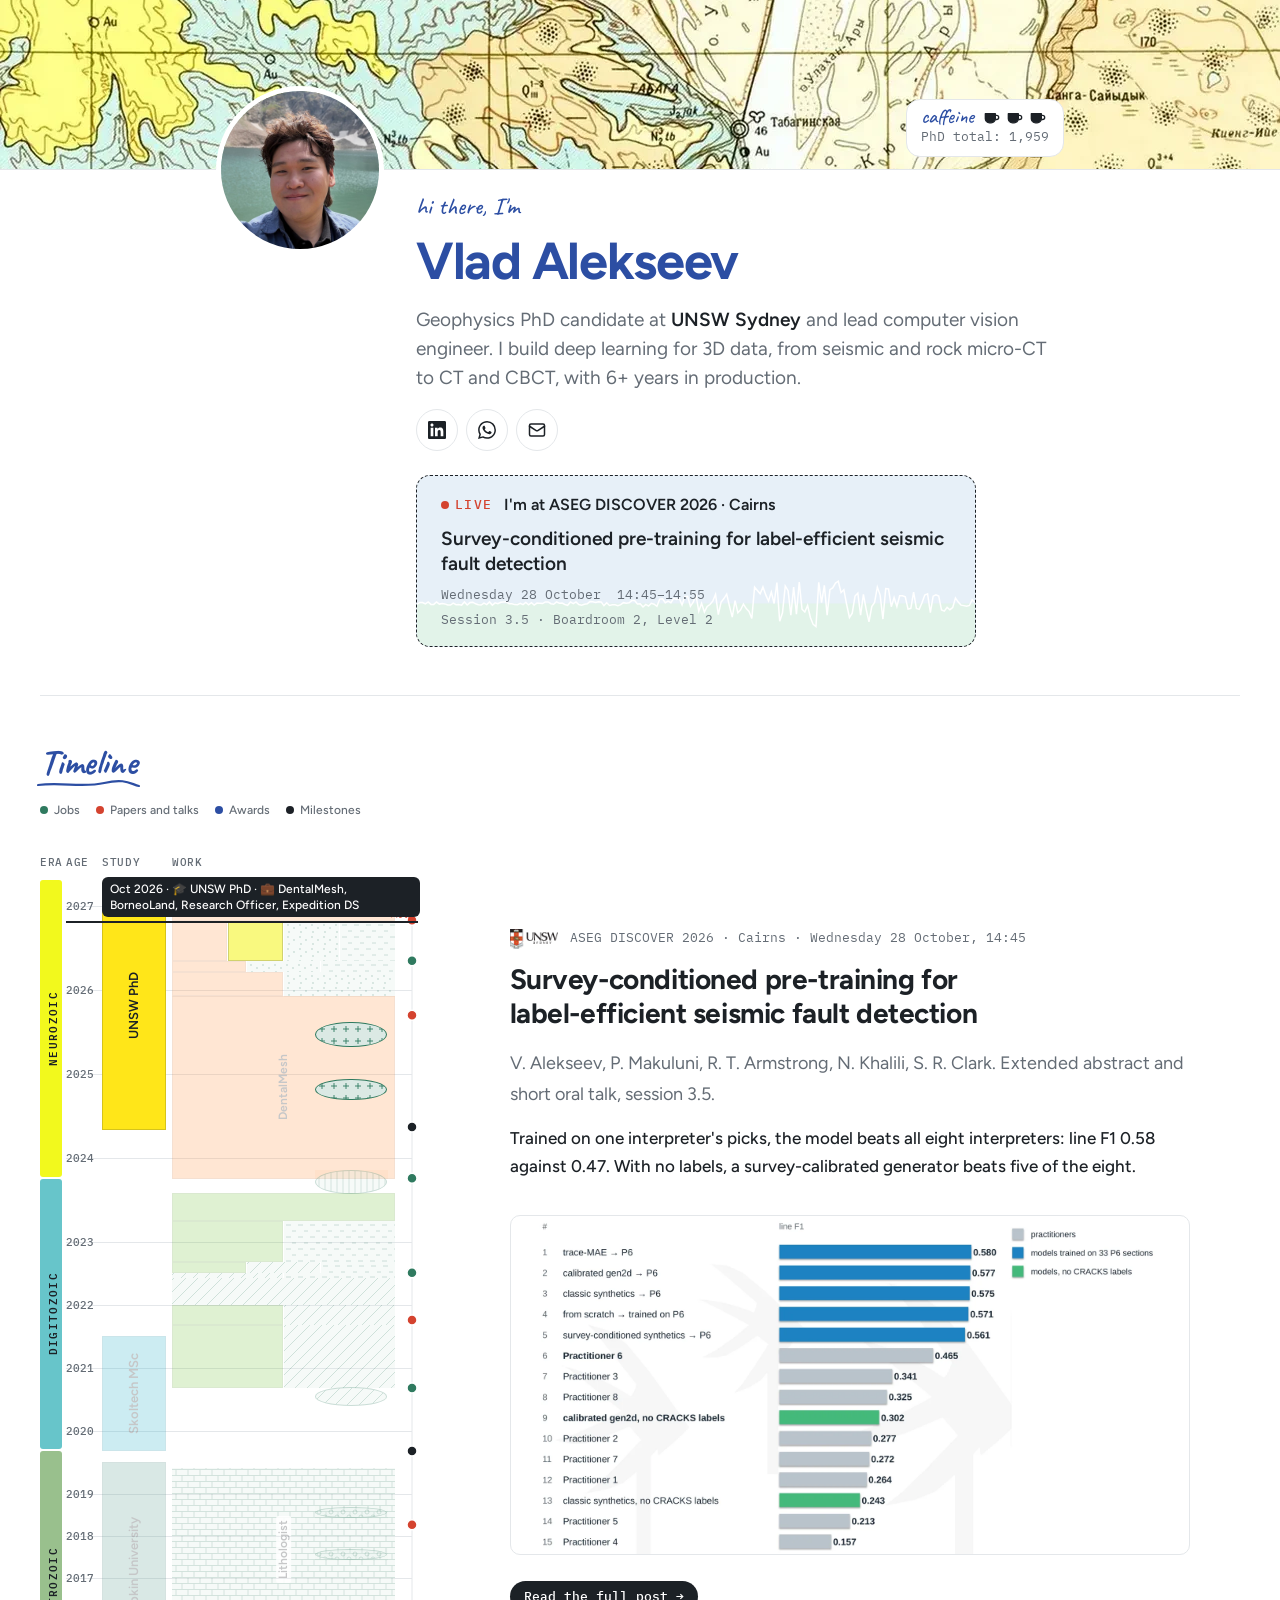
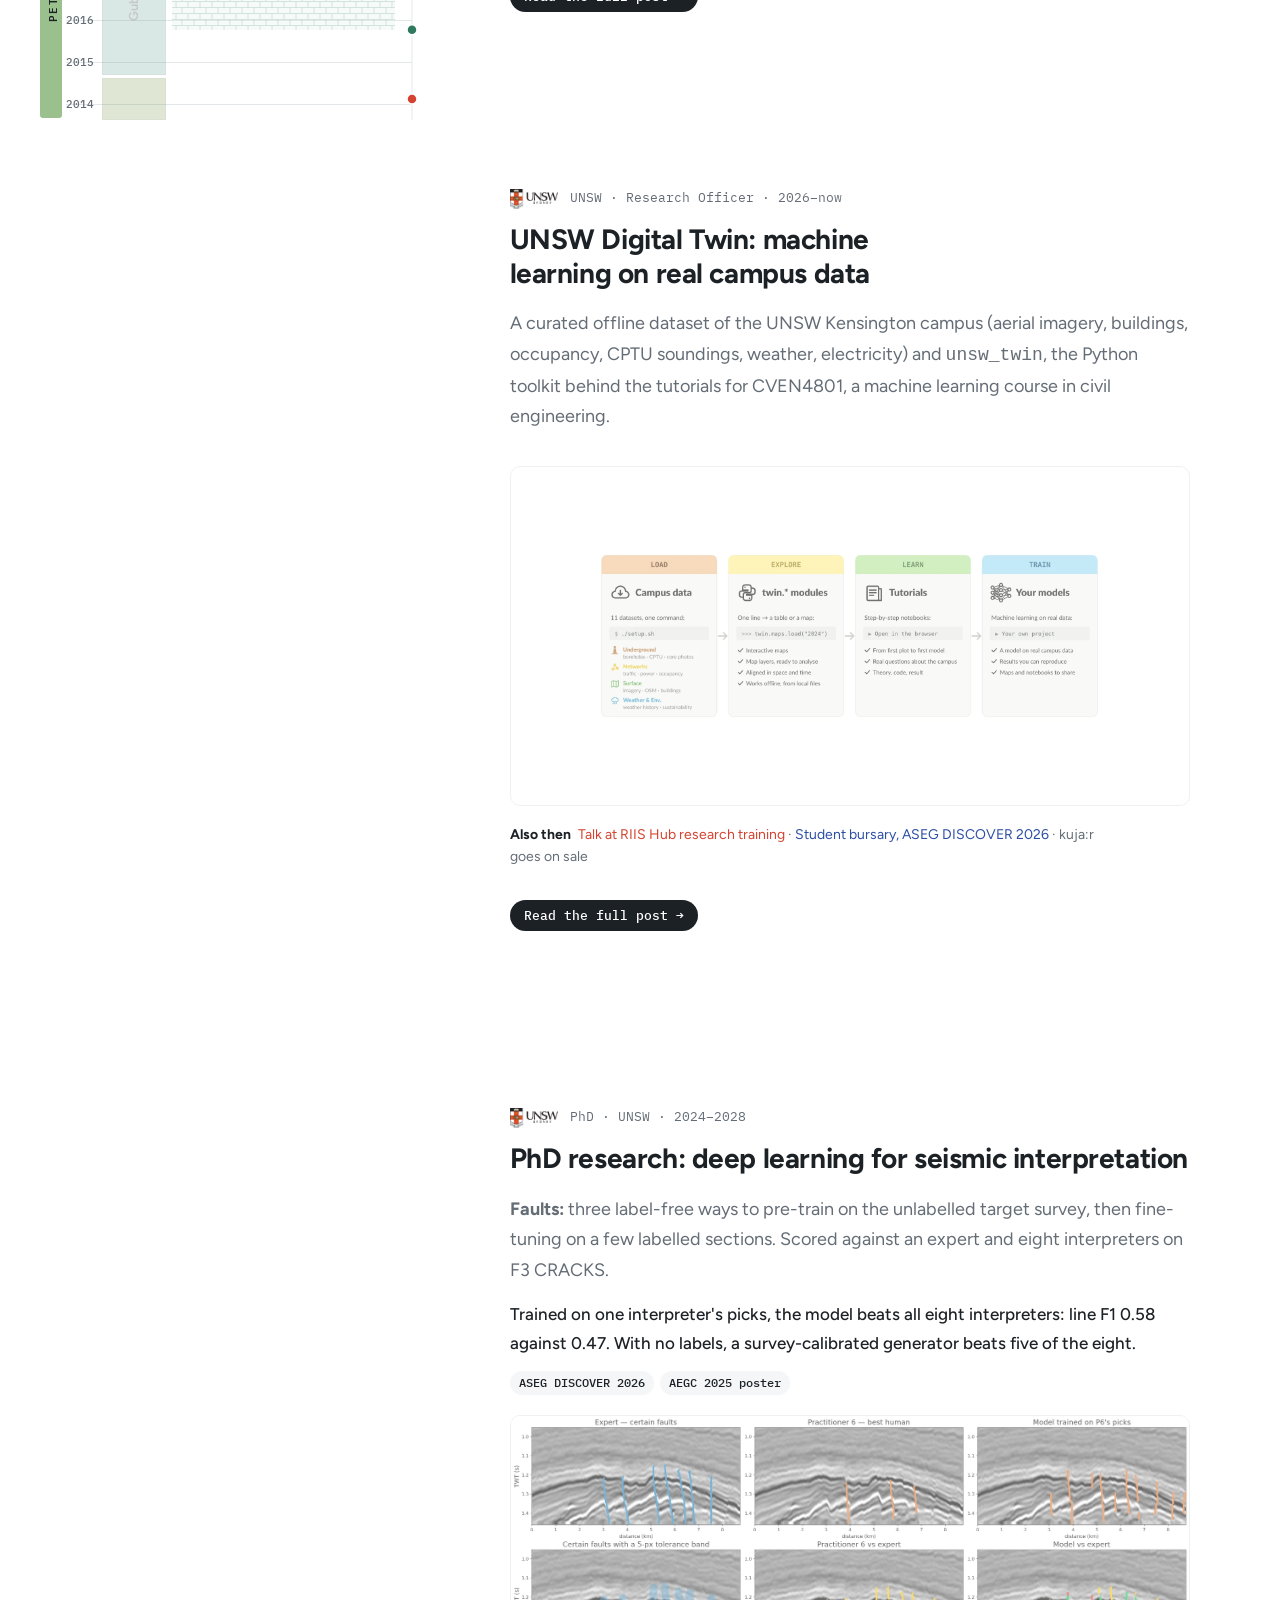
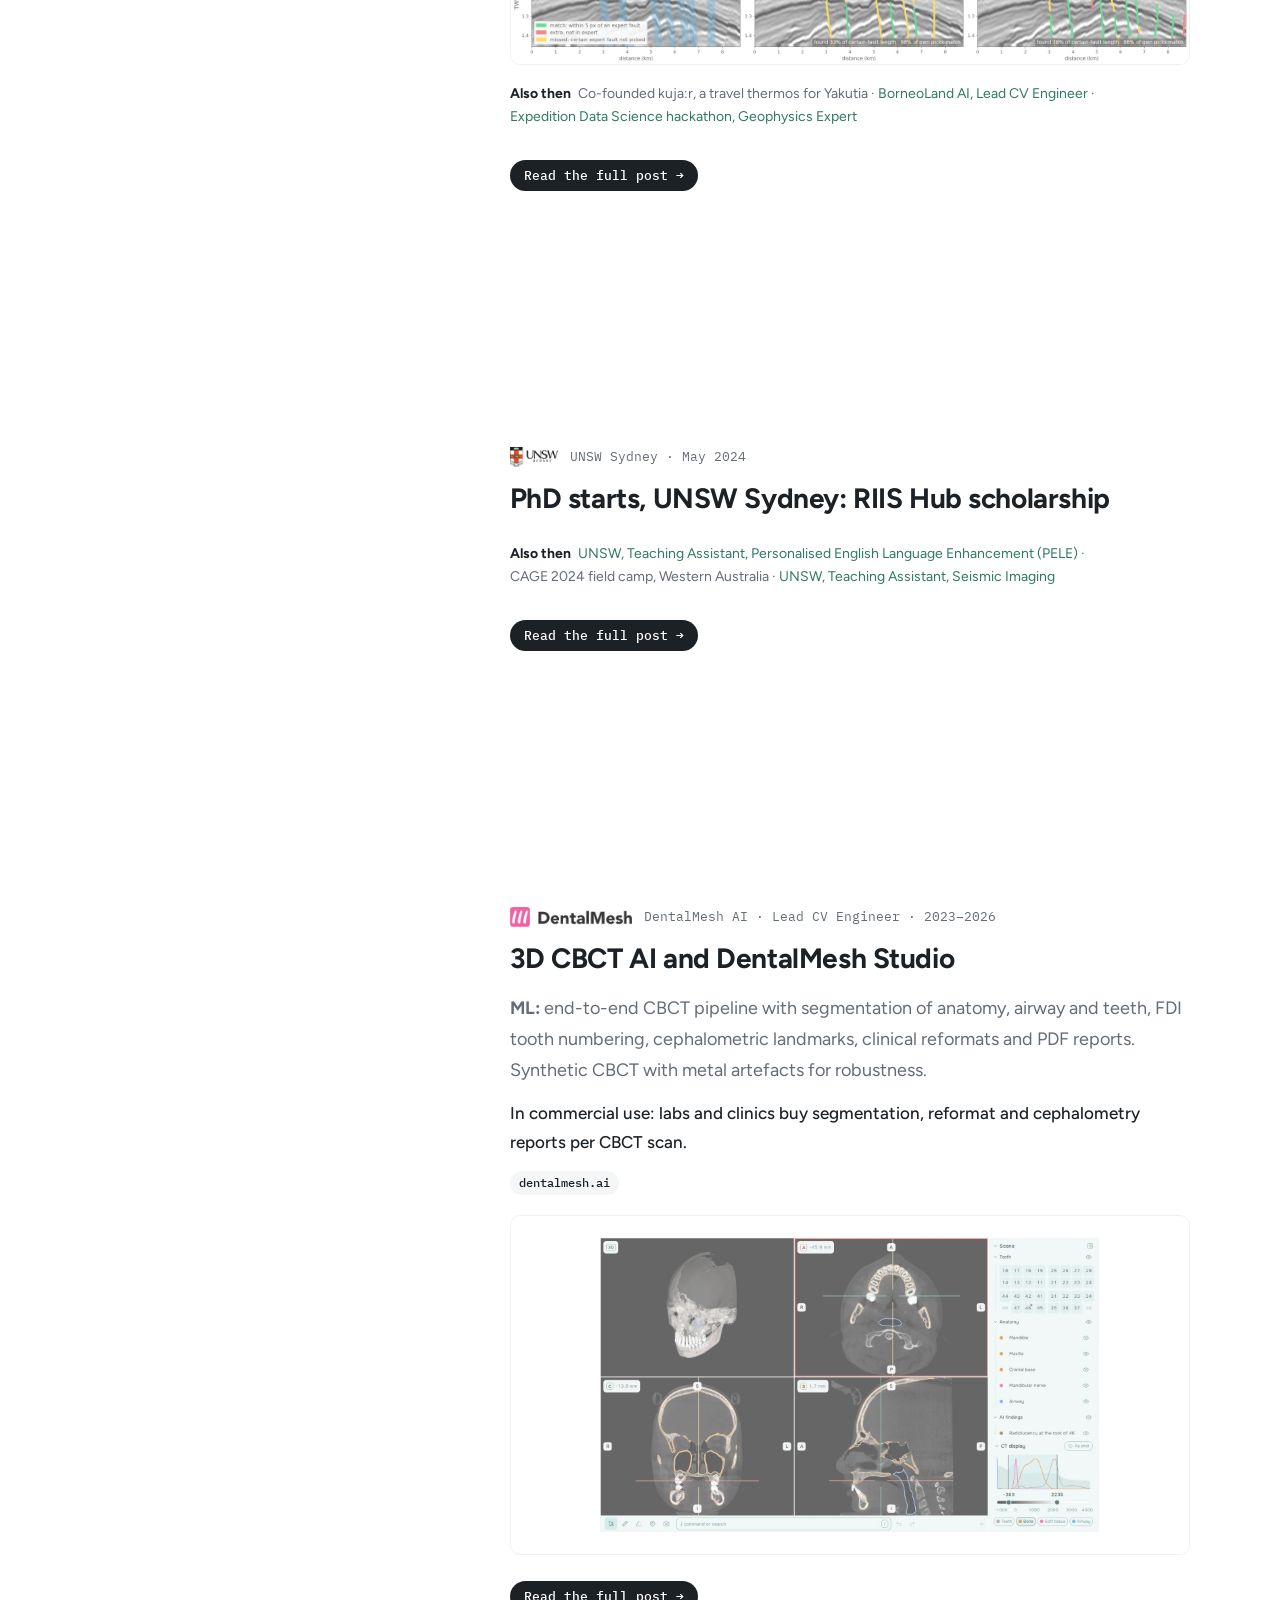
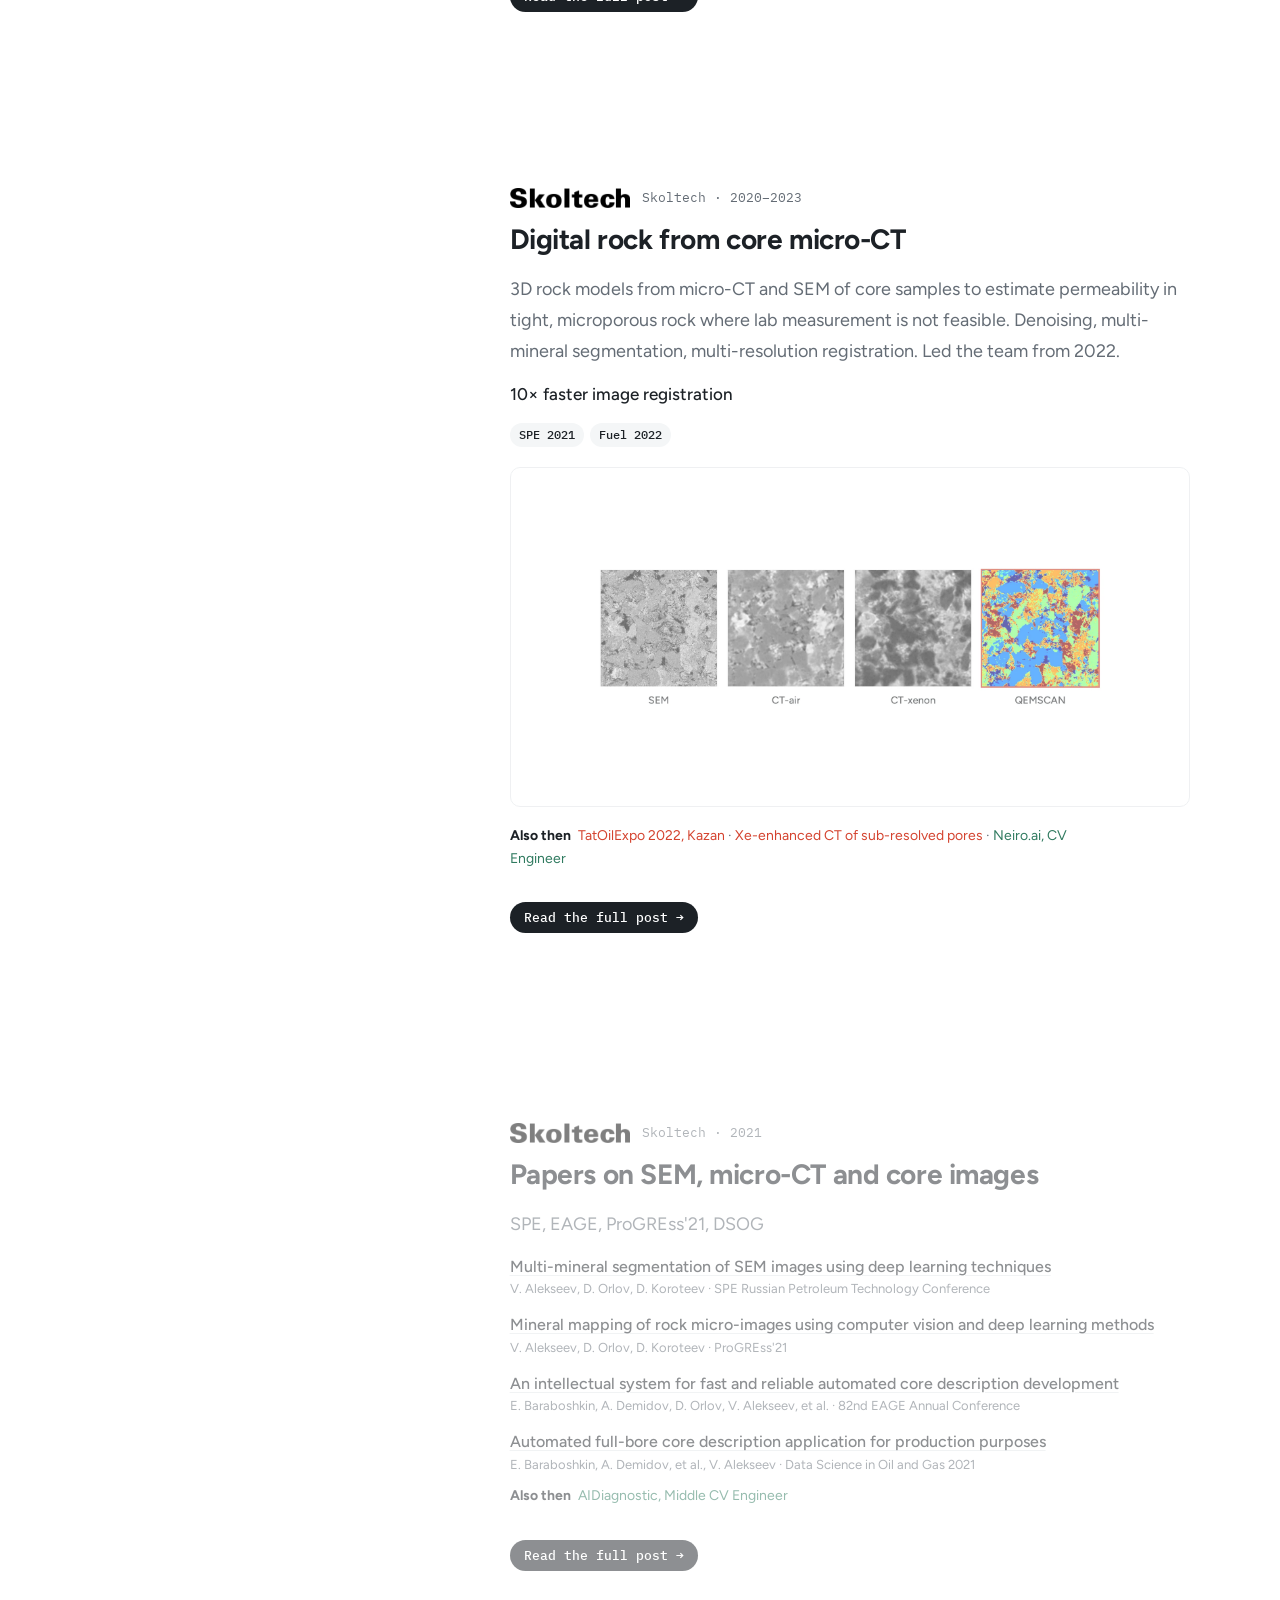
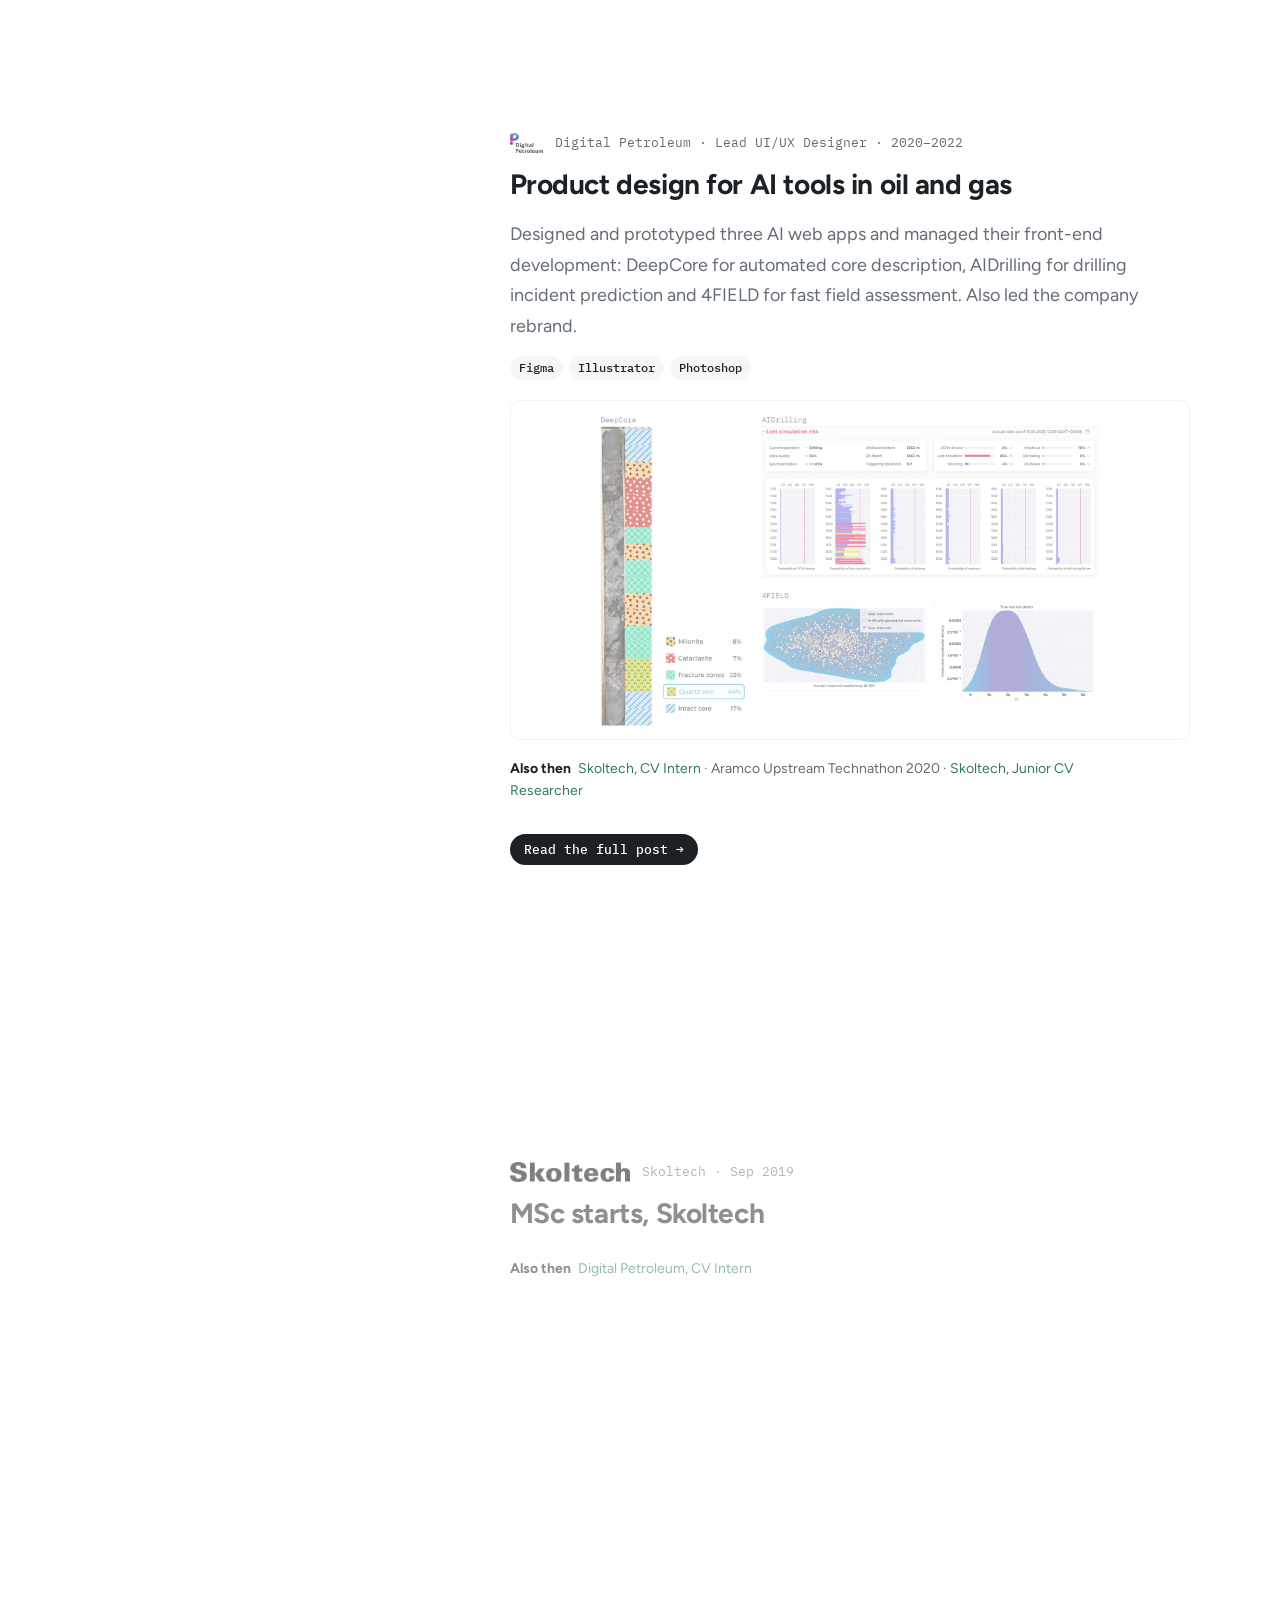
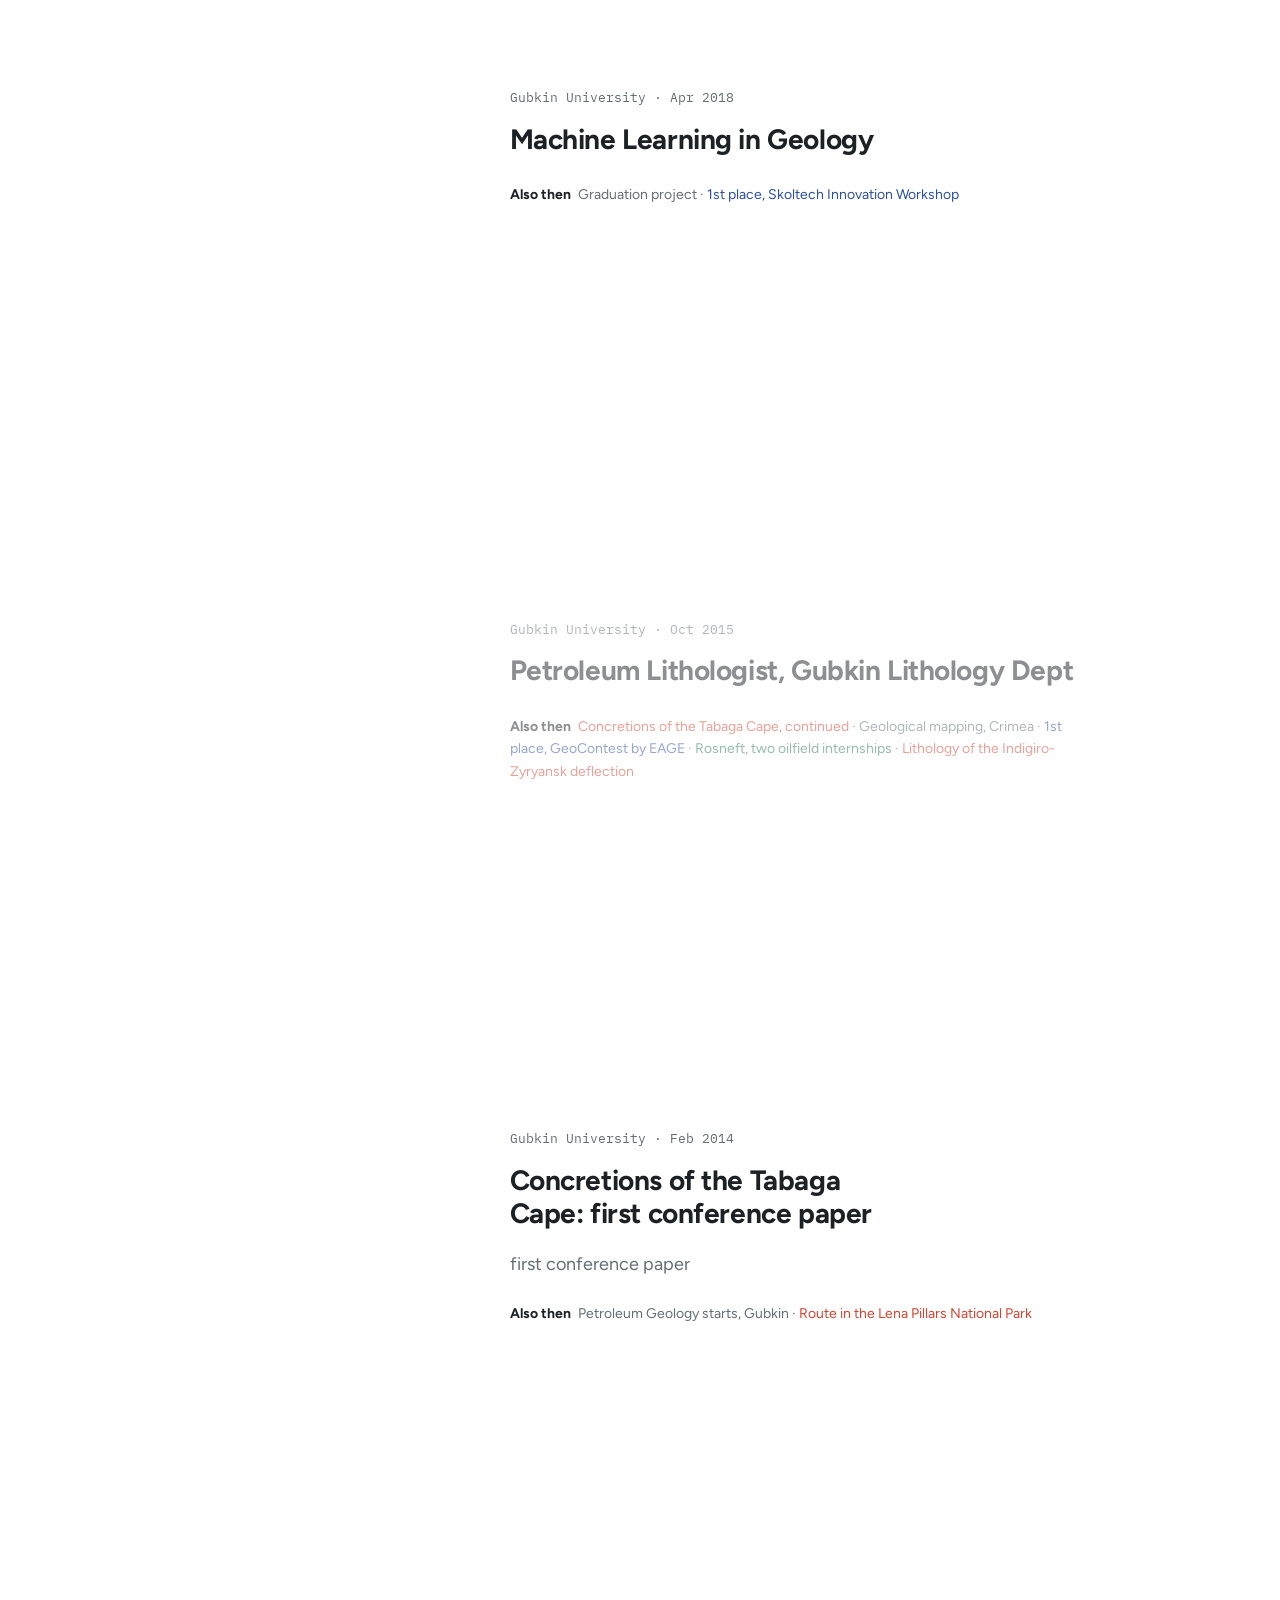
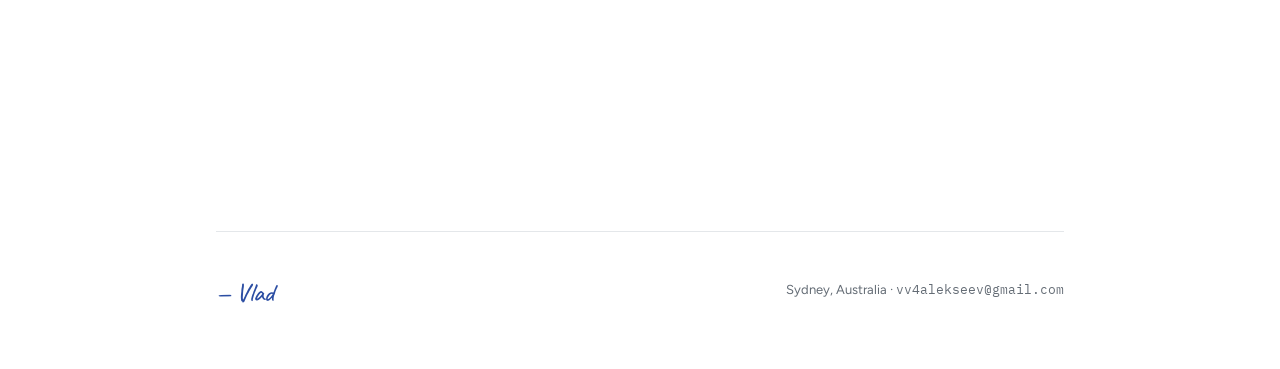
==== commit 224981ad: "PhD: results and figures from the ASEG DISCOVER 2026 talk Co-Authored-By: Claude Opus 5.5 <noreply@a" ====
--- a/index.html
+++ b/index.html
@@ -273,11 +273,11 @@
     </div>
     <ul class="sr" id="geo-list"></ul>
     <template id="d-phd">
-        <img class="figure" src="fault-detection-v2.webp" alt="F3 test section: ground-truth faults, from-scratch model and survey-conditioned model" width="1600" height="1000" style="padding:0; object-fit: cover; width: 100%; height: auto;">
+        <img class="figure" src="phd-certain.webp" alt="CRACKS section 131: the expert's certain faults, the best interpreter and the model trained on that interpreter's picks, each compared with the expert" width="1600" height="585" style="padding:0; object-fit: cover; width: 100%; height: auto;">
         <div class="project-meta mono"><span>PhD · UNSW</span><span>2024–2028</span></div>
         <h3>PhD research: deep learning for seismic interpretation</h3>
-        <p><strong>Faults:</strong> pre-training a U-Net++ on the unlabelled target survey, with masked-trace reconstruction and synthetic faults over real traces. Evaluated on F3 CRACKS by interpreter confidence.</p>
-        <p class="result">Recall on uncertain faults 0.25 → 0.40. With 10% of labels, Dice 0.295 vs 0.316 at 100%. Preliminary.</p>
+        <p><strong>Faults:</strong> three label-free ways to pre-train on the unlabelled target survey, then fine-tuning on a few labelled sections. Scored against an expert and eight interpreters on F3 CRACKS.</p>
+        <p class="result">Trained on one interpreter's picks, the model beats all eight interpreters: line F1 0.58 against 0.47. With no labels, a survey-calibrated generator beats five of the eight.</p>
         <p><strong>Relative geologic time:</strong> a systematic evaluation of a published 3D HRNet RGT model, trained on 2,000 synthetic volumes, on held-out synthetics and on F3 and Thebe field data, with sparse horizon guidance.</p>
         <p class="result">Horizon guidance cuts the error from 4.05 to 0.74 samples on held-out synthetics. A memory-lean rewrite runs a full volume in 2.2 s on one 16 GB GPU.</p>
         <div class="chips"><span class="chip">ASEG DISCOVER 2026</span><span class="chip">AEGC 2025 poster</span></div>
@@ -321,8 +321,9 @@
     <template id="d-aseg">
         <div class="project-meta mono"><span>ASEG DISCOVER 2026 · Cairns</span><span>Wednesday 28 October, 14:45</span></div>
         <h3>Survey-conditioned pre-training for label-efficient seismic fault detection</h3>
+        <img class="figure" src="phd-leaderboard.webp" alt="Ranking by line F1 against the expert: models trained on one interpreter's picks score 0.56 to 0.58, above all eight interpreters" width="1600" height="860" style="padding:0; width: 100%; height: auto;">
         <p>V. Alekseev, P. Makuluni, R. T. Armstrong, N. Khalili, S. R. Clark. Extended abstract and short oral talk, session 3.5.</p>
-        <p class="result">Recall on uncertain faults 0.25 → 0.40. With 10% of labels, Dice 0.295 vs 0.316 at 100%. Preliminary.</p>
+        <p class="result">Trained on one interpreter's picks, the model beats all eight interpreters: line F1 0.58 against 0.47. With no labels, a survey-calibrated generator beats five of the eight.</p>
     </template>
     <template id="d-papers2021">
         <div class="project-meta mono"><span>Skoltech</span><span>2021</span></div>
